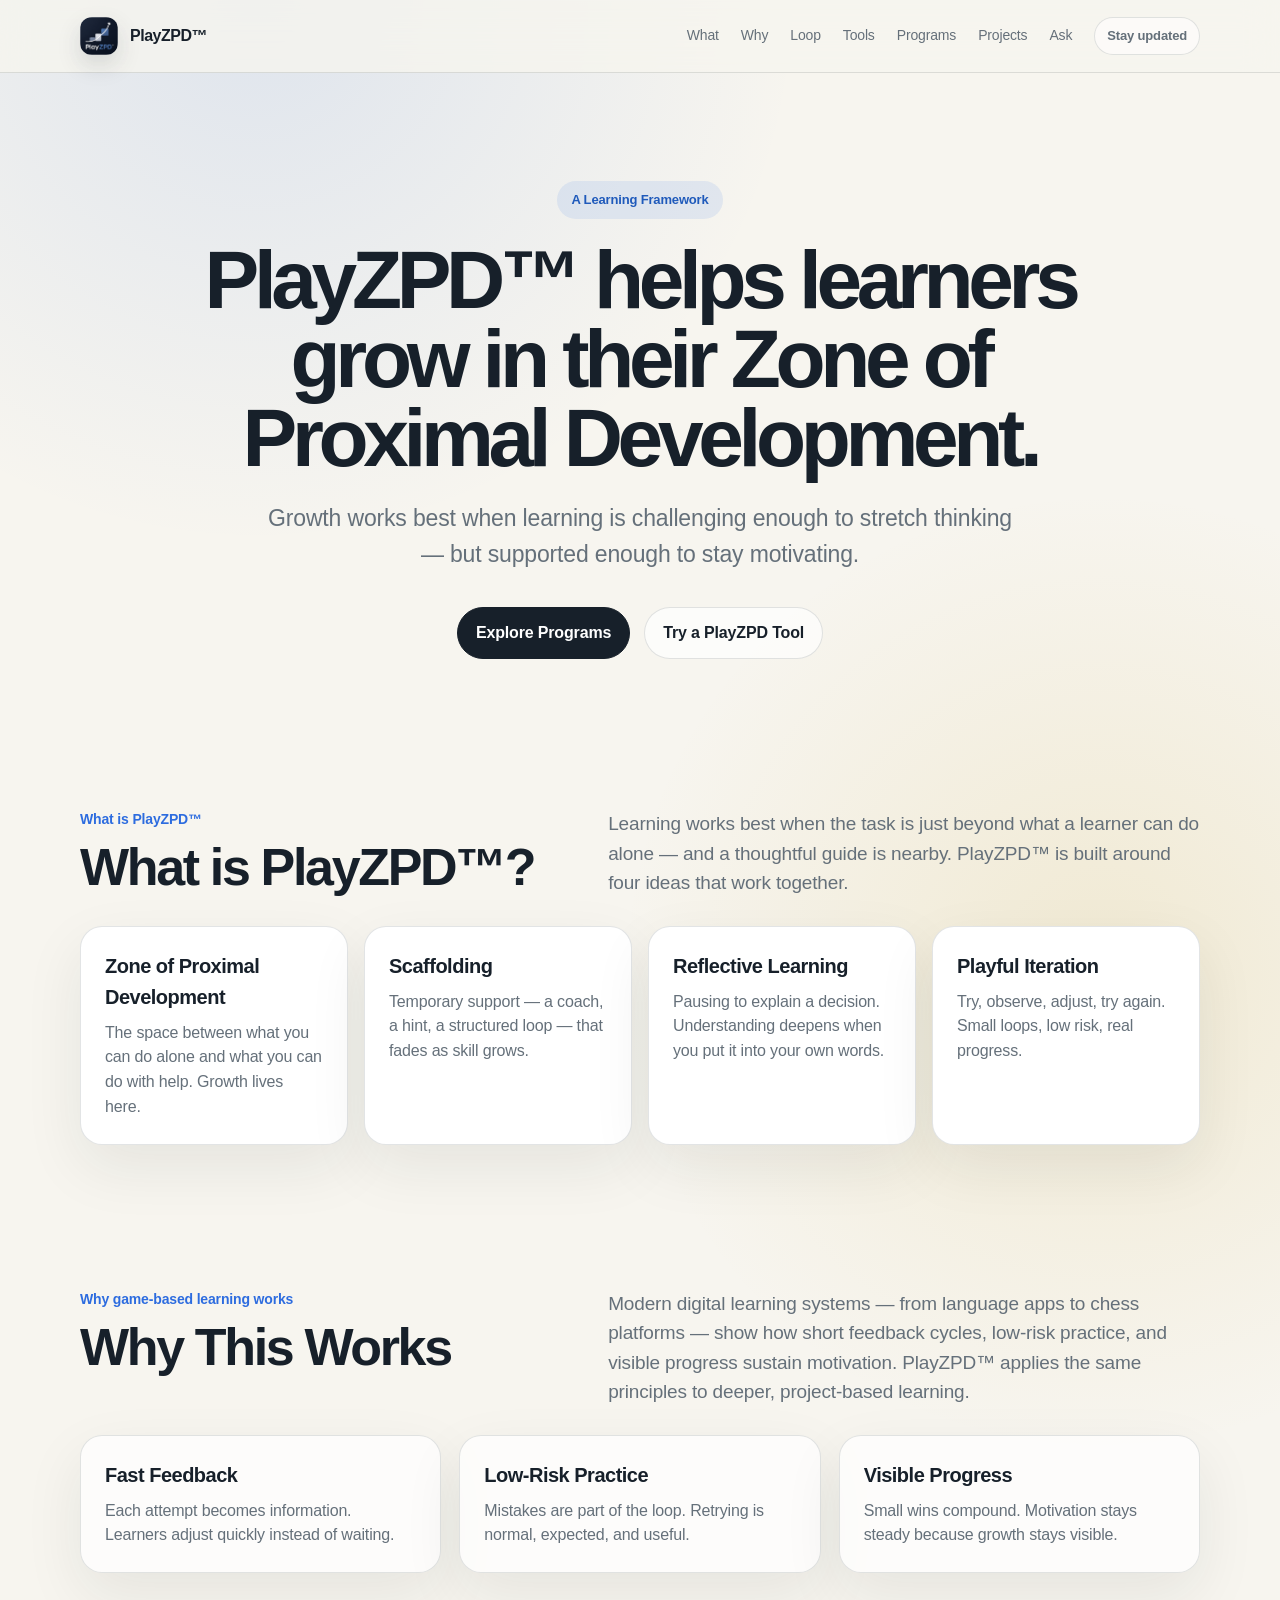
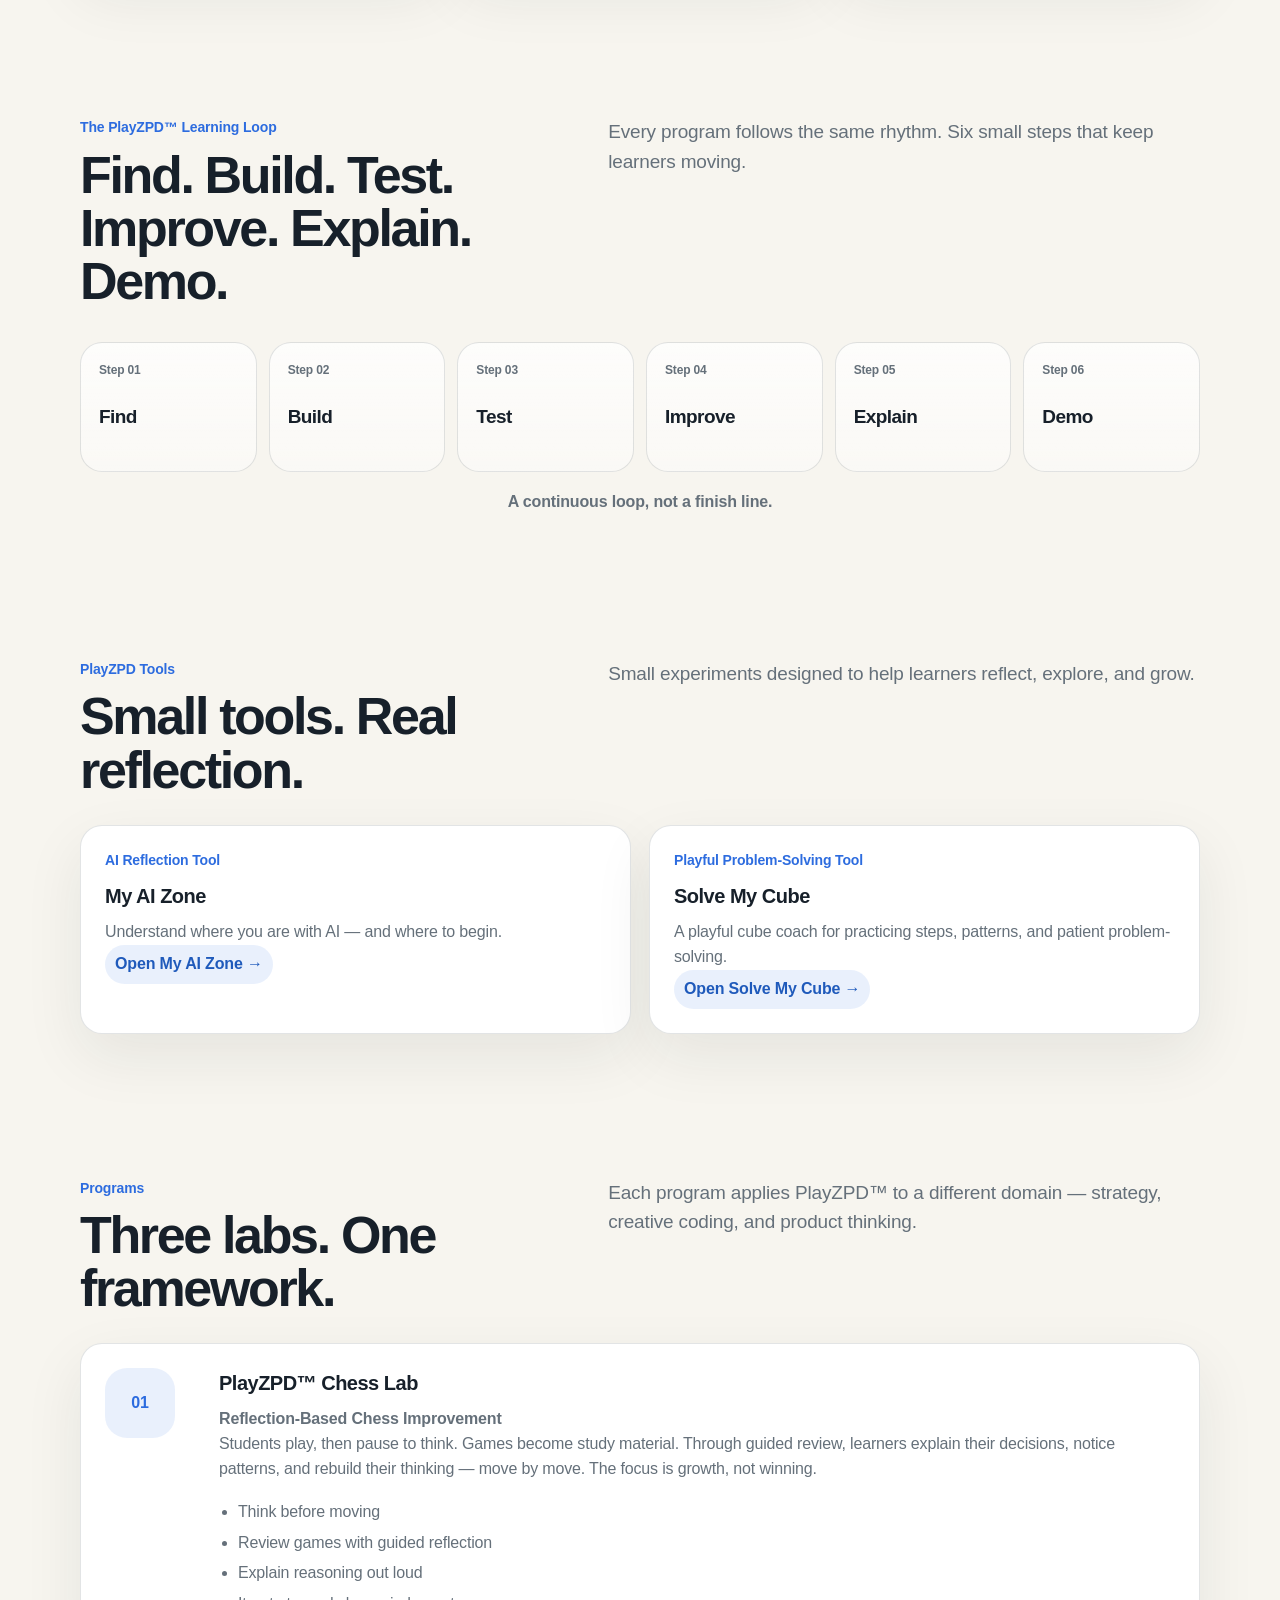
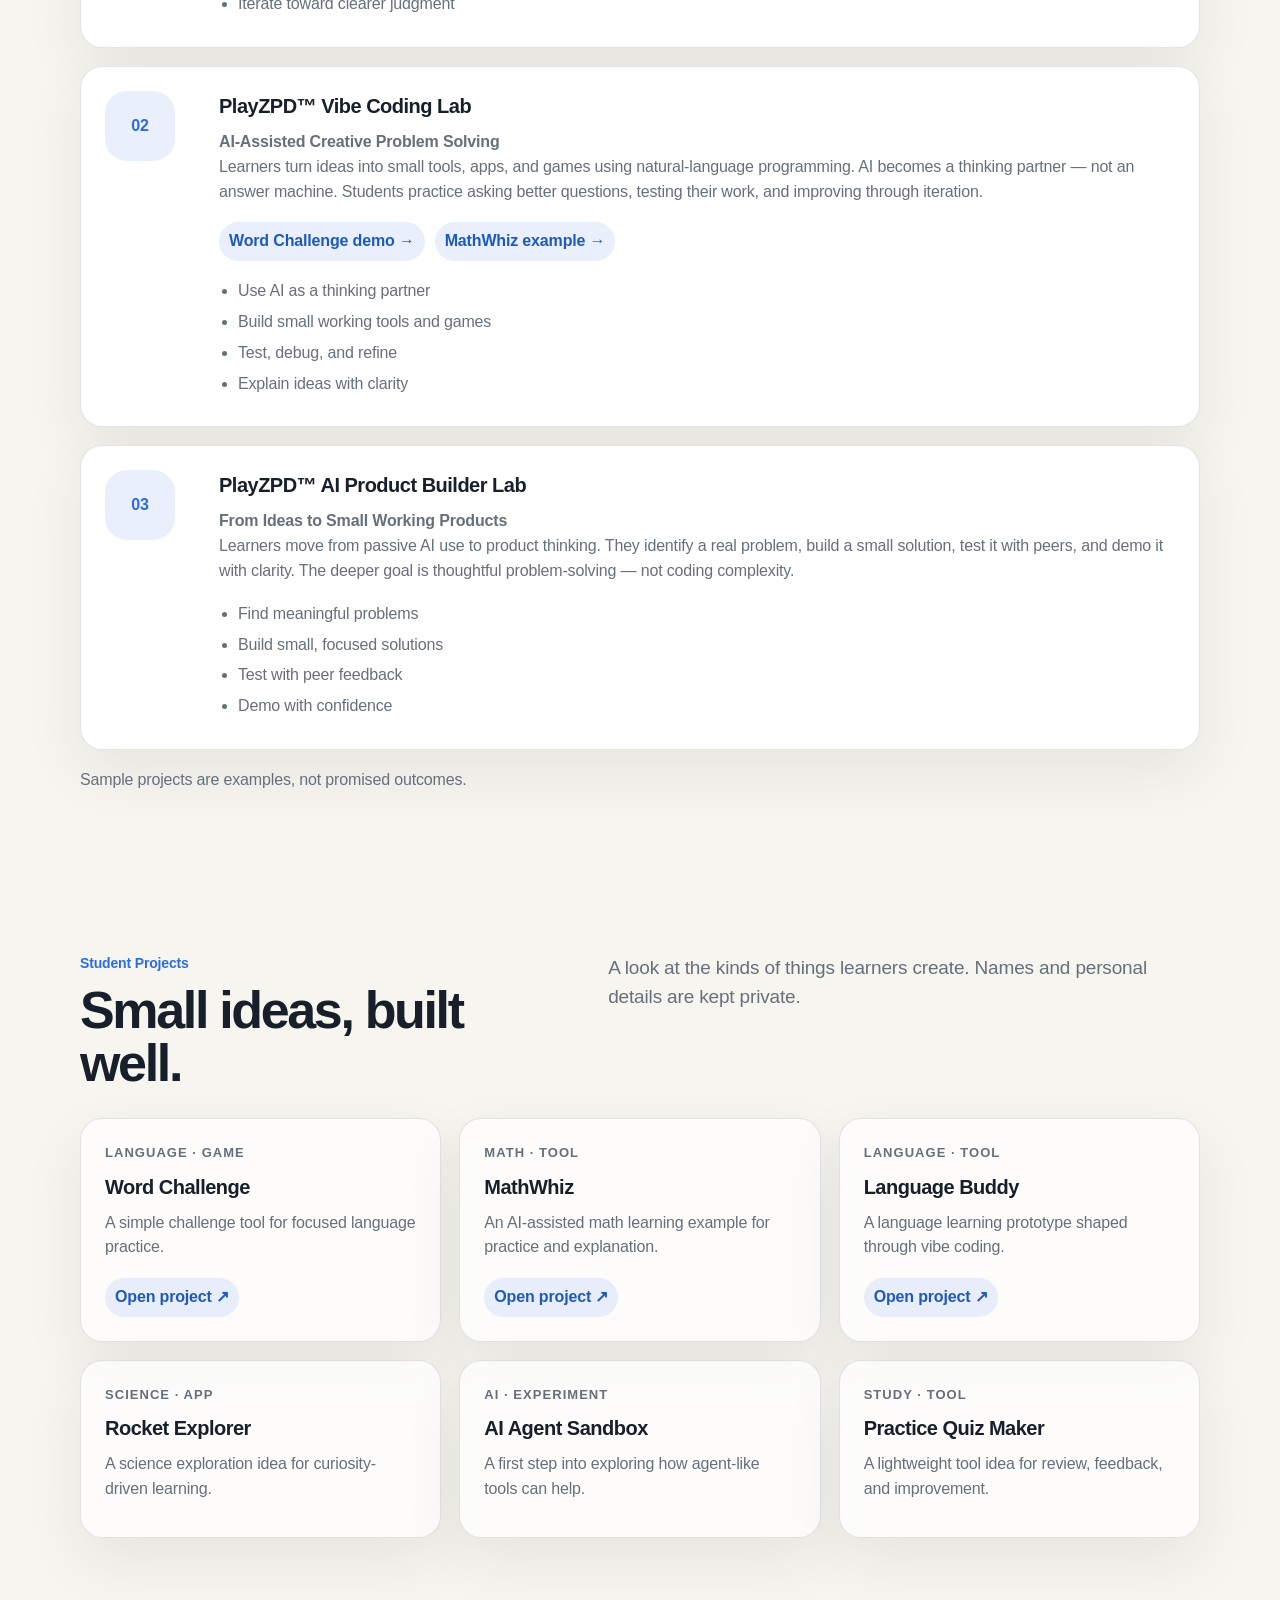
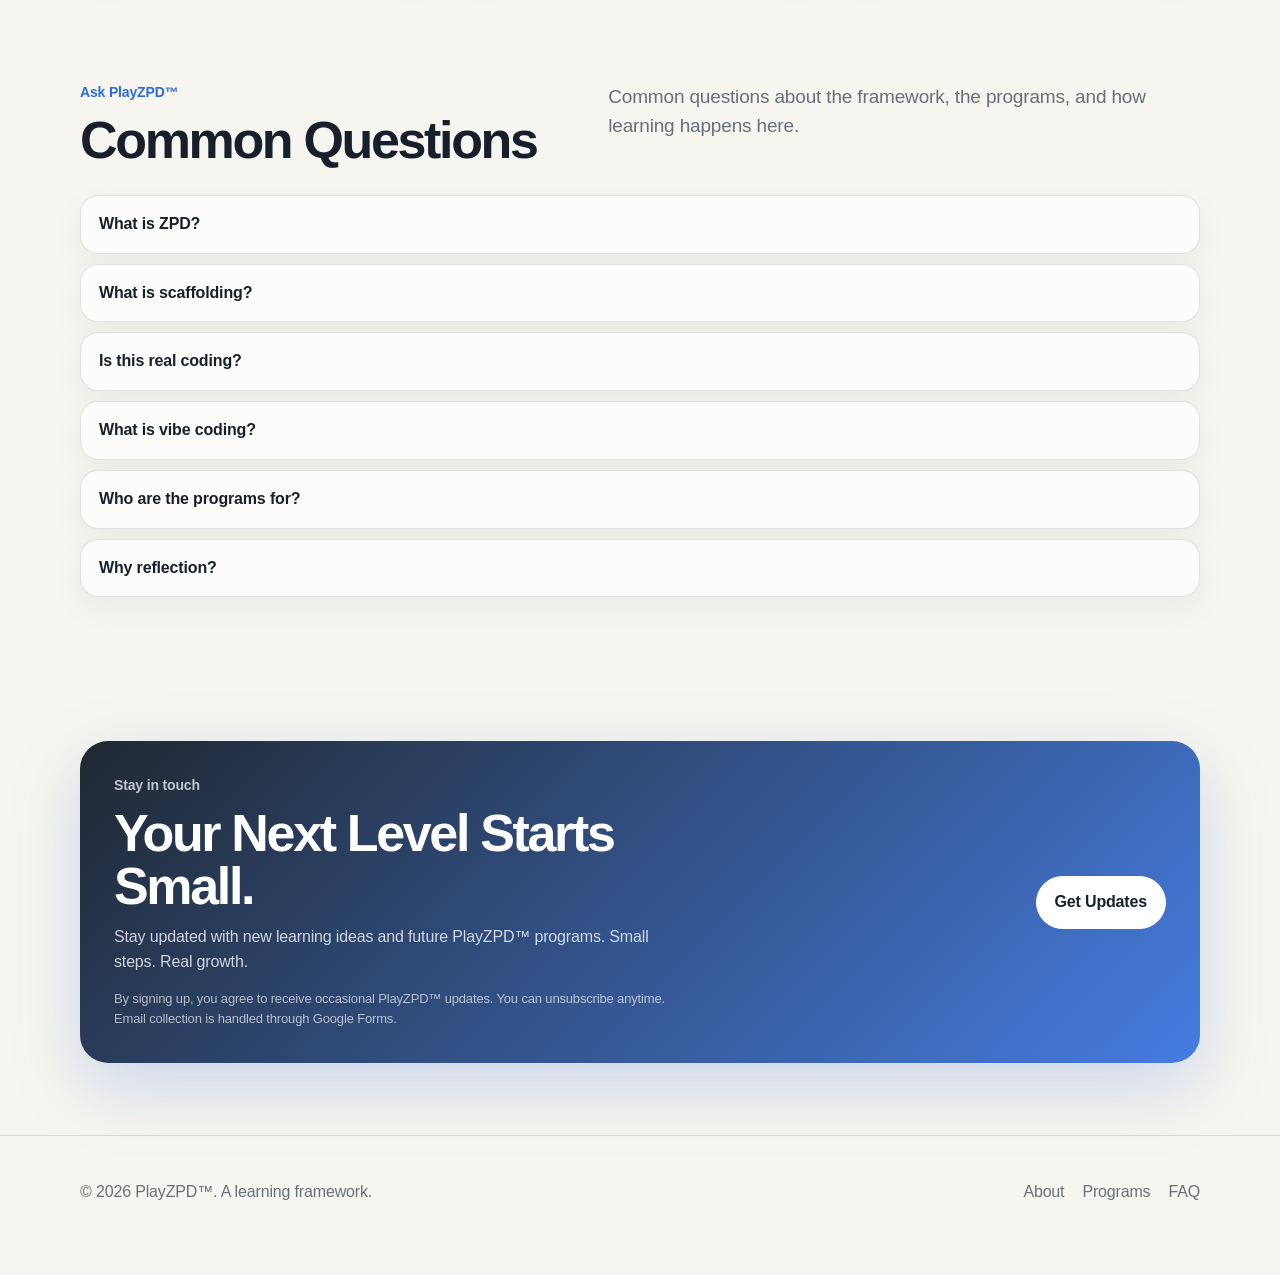
==== index.html @ 085ef77c "Update index.html-SEO & Tools" ====
<!doctype html>
<html lang="en">
<head>
  <meta charset="utf-8" />
  <meta name="viewport" content="width=device-width, initial-scale=1" />

  <title>PlayZPD™ | Build Small. Grow Real.</title>

  <meta
    name="description"
    content="AI-assisted learning, chess reflection, and vibe coding for thoughtful young builders."
  />

  <meta name="robots" content="index, follow" />

  <link rel="canonical" href="https://playzpd.com/" />

  <!-- Open Graph -->
  <meta
    property="og:title"
    content="PlayZPD™ | Build Small. Grow Real."
  />

  <meta
    property="og:description"
    content="AI-assisted learning, chess reflection, and vibe coding for thoughtful young builders."
  />

  <meta property="og:type" content="website" />

  <meta property="og:url" content="https://playzpd.com/" />

  <meta
    property="og:image"
    content="https://playzpd.com/og-image.png"
  />

  <!-- Twitter / X -->
  <meta name="twitter:card" content="summary_large_image" />

  <meta
    name="twitter:title"
    content="PlayZPD™ | Build Small. Grow Real."
  />

  <meta
    name="twitter:description"
    content="AI-assisted learning, chess reflection, and vibe coding for thoughtful young builders."
  />

  <meta
    name="twitter:image"
    content="https://playzpd.com/og-image.png"
  />
  <style>
    :root {
      --bg: #f7f5ef;
      --bg-soft: #fbfaf7;
      --ink: #17202a;
      --muted: #65707a;
      --line: rgba(23, 32, 42, 0.12);
      --card: rgba(255, 255, 255, 0.72);
      --card-solid: #ffffff;
      --accent: #2d6cdf;
      --accent-soft: rgba(45, 108, 223, 0.10);
      --gold: #c9a227;
      --shadow: 0 22px 60px rgba(25, 33, 44, 0.08);
      --radius-xl: 28px;
      --radius-lg: 22px;
      --radius-md: 16px;
      --max: 1120px;
    }

    * { box-sizing: border-box; }

    html {
      scroll-behavior: smooth;
    }

    body {
      margin: 0;
      font-family: -apple-system, BlinkMacSystemFont, "SF Pro Display", "Segoe UI", Roboto, Helvetica, Arial, sans-serif;
      color: var(--ink);
      background:
        radial-gradient(circle at 20% 0%, rgba(45, 108, 223, 0.12), transparent 34rem),
        radial-gradient(circle at 86% 16%, rgba(201, 162, 39, 0.14), transparent 30rem),
        var(--bg);
      line-height: 1.55;
      letter-spacing: -0.01em;
    }

    a {
      color: inherit;
      text-decoration: none;
    }

    .wrap {
      width: min(var(--max), calc(100% - 40px));
      margin: 0 auto;
    }

    .nav {
      position: sticky;
      top: 0;
      z-index: 20;
      backdrop-filter: blur(18px);
      -webkit-backdrop-filter: blur(18px);
      background: rgba(247, 245, 239, 0.78);
      border-bottom: 1px solid var(--line);
    }

    .nav-inner {
      height: 72px;
      display: flex;
      align-items: center;
      justify-content: space-between;
      gap: 20px;
    }

    .brand {
      display: flex;
      align-items: center;
      gap: 12px;
      font-weight: 760;
      letter-spacing: -0.03em;
    }


    .brand-logo-img {
      width: 38px;
      height: 38px;
      border-radius: 12px;
      object-fit: cover;
      box-shadow: 0 10px 25px rgba(23,32,42,.14);
      display: block;
    }

    .brand-mark {
      width: 34px;
      height: 34px;
      border-radius: 12px;
      background:
        linear-gradient(135deg, rgba(45, 108, 223, 0.95), rgba(23, 32, 42, 0.92)),
        linear-gradient(45deg, transparent, rgba(255,255,255,0.2));
      box-shadow: 0 10px 25px rgba(45,108,223,.22);
      display: grid;
      place-items: center;
      color: white;
      font-size: 14px;
      font-weight: 800;
    }

    .nav-links {
      display: flex;
      align-items: center;
      gap: 22px;
      font-size: 14px;
      color: var(--muted);
    }

    .nav-links a:hover {
      color: var(--ink);
    }

    .pill {
      display: inline-flex;
      align-items: center;
      gap: 8px;
      padding: 8px 12px;
      border: 1px solid var(--line);
      border-radius: 999px;
      background: rgba(255,255,255,0.55);
      color: var(--muted);
      font-size: 13px;
      font-weight: 650;
    }

    .hero {
      padding: 108px 0 78px;
      text-align: center;
    }

    .eyebrow {
      display: inline-flex;
      align-items: center;
      justify-content: center;
      gap: 8px;
      padding: 9px 14px;
      border-radius: 999px;
      background: var(--accent-soft);
      color: #1f5abb;
      font-size: 13px;
      font-weight: 700;
      margin-bottom: 22px;
    }

    h1 {
      font-size: clamp(44px, 7vw, 82px);
      line-height: 0.96;
      letter-spacing: -0.065em;
      margin: 0 auto 24px;
      max-width: 980px;
      font-weight: 820;
    }

    .hero p {
      max-width: 760px;
      margin: 0 auto;
      color: var(--muted);
      font-size: clamp(18px, 2vw, 23px);
    }

    .hero-actions {
      margin-top: 34px;
      display: flex;
      justify-content: center;
      gap: 14px;
      flex-wrap: wrap;
    }

    .btn {
      display: inline-flex;
      align-items: center;
      justify-content: center;
      min-height: 48px;
      padding: 13px 18px;
      border-radius: 999px;
      font-weight: 720;
      border: 1px solid var(--line);
      transition: transform .18s ease, box-shadow .18s ease, background .18s ease;
    }

    .btn:hover {
      transform: translateY(-1px);
      box-shadow: 0 14px 30px rgba(23,32,42,.10);
    }

    .btn-primary {
      background: var(--ink);
      color: white;
      border-color: var(--ink);
    }

    .btn-secondary {
      background: rgba(255,255,255,0.65);
      color: var(--ink);
    }

    section {
      padding: 72px 0;
    }

    .section-head {
      display: grid;
      grid-template-columns: 0.9fr 1.1fr;
      gap: 44px;
      align-items: start;
      margin-bottom: 28px;
    }

    .kicker {
      color: var(--accent);
      font-weight: 760;
      font-size: 14px;
      margin-bottom: 10px;
    }

    h2 {
      font-size: clamp(32px, 4.2vw, 52px);
      line-height: 1.02;
      letter-spacing: -0.045em;
      margin: 0;
    }

    .lead {
      color: var(--muted);
      font-size: 19px;
      margin: 0;
      max-width: 660px;
    }

    .grid-4 {
      display: grid;
      grid-template-columns: repeat(4, 1fr);
      gap: 16px;
      margin-top: 28px;
    }

    .grid-3 {
      display: grid;
      grid-template-columns: repeat(3, 1fr);
      gap: 18px;
      margin-top: 28px;
    }

    .grid-2 {
      display: grid;
      grid-template-columns: repeat(2, 1fr);
      gap: 18px;
      margin-top: 28px;
    }

    .card {
      background: var(--card);
      border: 1px solid var(--line);
      border-radius: var(--radius-lg);
      padding: 24px;
      box-shadow: var(--shadow);
      min-height: 100%;
    }

    .card-solid {
      background: var(--card-solid);
    }

    .card h3 {
      margin: 0 0 8px;
      font-size: 20px;
      letter-spacing: -0.025em;
    }

    .card p {
      color: var(--muted);
      margin: 0;
    }

    .step-grid {
      display: grid;
      grid-template-columns: repeat(6, 1fr);
      gap: 12px;
      margin-top: 34px;
    }

    .step {
      position: relative;
      min-height: 130px;
      padding: 18px;
      border: 1px solid var(--line);
      border-radius: 22px;
      background: linear-gradient(180deg, rgba(255,255,255,.76), rgba(255,255,255,.42));
    }

    .step-number {
      font-size: 12px;
      color: var(--muted);
      font-weight: 760;
      margin-bottom: 22px;
    }

    .step-name {
      font-size: 19px;
      font-weight: 780;
      letter-spacing: -0.03em;
    }

    .loop-note {
      margin-top: 18px;
      text-align: center;
      color: var(--muted);
      font-weight: 650;
    }

    .program {
      display: grid;
      grid-template-columns: 92px 1fr;
      gap: 22px;
      align-items: start;
    }

    .program-number {
      width: 70px;
      height: 70px;
      border-radius: 22px;
      display: grid;
      place-items: center;
      background: var(--accent-soft);
      color: var(--accent);
      font-weight: 800;
    }

    ul {
      padding-left: 19px;
      margin: 18px 0 0;
      color: var(--muted);
    }

    li {
      margin: 6px 0;
    }

    .link-row {
      display: flex;
      flex-wrap: wrap;
      gap: 10px;
      margin-top: 18px;
    }

    .text-link {
      display: inline-flex;
      align-items: center;
      gap: 6px;
      color: #1f5abb;
      font-weight: 720;
      padding: 7px 10px;
      border-radius: 999px;
      background: var(--accent-soft);
    }

    .project-card {
      min-height: 178px;
      display: flex;
      flex-direction: column;
      justify-content: space-between;
    }

    .tag {
      color: var(--muted);
      font-size: 13px;
      font-weight: 720;
      text-transform: uppercase;
      letter-spacing: .08em;
      margin-bottom: 8px;
    }

    .faq {
      margin-top: 26px;
      display: grid;
      gap: 10px;
    }

    details {
      background: rgba(255,255,255,.72);
      border: 1px solid var(--line);
      border-radius: 18px;
      padding: 16px 18px;
      box-shadow: 0 12px 32px rgba(23,32,42,.05);
    }

    summary {
      cursor: pointer;
      font-weight: 760;
      list-style: none;
    }

    summary::-webkit-details-marker {
      display: none;
    }

    details p {
      color: var(--muted);
      margin: 12px 0 0;
    }

    .subscribe {
      background: linear-gradient(135deg, rgba(23,32,42,.96), rgba(45,108,223,.88));
      color: white;
      border-radius: var(--radius-xl);
      padding: 34px;
      display: grid;
      grid-template-columns: 1.1fr .9fr;
      gap: 28px;
      align-items: center;
      box-shadow: 0 24px 70px rgba(45,108,223,.22);
    }

    .subscribe h2 {
      color: white;
    }

    .subscribe p {
      color: rgba(255,255,255,.78);
      margin: 12px 0 0;
    }

    .subscribe .btn {
      width: fit-content;
      justify-self: end;
      background: white;
      color: var(--ink);
      border-color: white;
    }

    .fineprint {
      font-size: 13px;
      color: rgba(255,255,255,.66);
      margin-top: 14px;
    }

    footer {
      padding: 44px 0 70px;
      color: var(--muted);
      border-top: 1px solid var(--line);
    }

    .footer-inner {
      display: flex;
      justify-content: space-between;
      gap: 20px;
      flex-wrap: wrap;
      align-items: center;
    }

    .footer-links {
      display: flex;
      gap: 18px;
      flex-wrap: wrap;
    }

    @media (max-width: 900px) {
      .section-head,
      .subscribe {
        grid-template-columns: 1fr;
      }

      .grid-4,
      .grid-3,
      .grid-2,
      .step-grid {
        grid-template-columns: 1fr 1fr;
      }

      .subscribe .btn {
        justify-self: start;
      }
    }

    @media (max-width: 620px) {
      .wrap {
        width: min(100% - 28px, var(--max));
      }

      .nav-inner {
        height: auto;
        padding: 16px 0;
        align-items: flex-start;
      }

      .nav-links {
        display: none;
      }

      .hero {
        padding: 78px 0 50px;
        text-align: left;
      }

      .hero-actions {
        justify-content: flex-start;
      }

      .grid-4,
      .grid-3,
      .grid-2,
      .step-grid {
        grid-template-columns: 1fr;
      }

      .program {
        grid-template-columns: 1fr;
      }
    }
  </style>

  <link rel="icon" type="image/png" href="playzpd-icon.png" />
  <link rel="apple-touch-icon" href="playzpd-icon.png" />


  <script type="application/ld+json">
  {
    "@context": "https://schema.org",
    "@type": "EducationalOrganization",
    "name": "PlayZPD",
    "url": "https://playzpd.com/",
    "logo": "https://playzpd.com/playzpd-icon.png",
    "description": "PlayZPD is a learning framework that helps students grow through guided challenge, reflective learning, playful iteration, and AI-assisted project building.",
    "sameAs": [
      "https://playzpdwordchallenge.lovable.app",
      "https://mathwhiz.ai/",
      "https://happy-korean-herd.lovable.app/"
    ]
  }
  </script>
    <script type="application/ld+json">
  {
    "@context": "https://schema.org",
    "@type": "WebSite",
    "name": "PlayZPD",
    "alternateName": [
      "PlayZPD™",
      "Play ZPD",
      "PlayZPD Tools"
    ],
    "url": "https://playzpd.com/"
  }
  </script>

<!-- Google tag (gtag.js) -->
<script async src="https://www.googletagmanager.com/gtag/js?id=G-D4QXPVXGL3"></script>
<script>
  window.dataLayer = window.dataLayer || [];
  function gtag(){dataLayer.push(arguments);}
  gtag('js', new Date());

  gtag('config', 'G-D4QXPVXGL3');
</script>
</head>

<body>
  <nav class="nav" aria-label="Main navigation">
    <div class="wrap nav-inner">
      <a class="brand" href="#top" aria-label="PlayZPD home">
        <img class="brand-logo-img" src="playzpd-icon.png" alt="PlayZPD™ icon" />
        <span>PlayZPD™</span>
      </a>
      <div class="nav-links">
        <a href="#what">What</a>
        <a href="#why">Why</a>
        <a href="#loop">Loop</a>
        <a href="#tools">Tools</a>
        <a href="#programs">Programs</a>
        <a href="#projects">Projects</a>
        <a href="#ask">Ask</a>
        <a href="#updates" class="pill">Stay updated</a>
      </div>
    </div>
  </nav>

  <main id="top">
    <header class="hero wrap">
      <div class="eyebrow">A Learning Framework</div>
      <h1>PlayZPD™ helps learners grow in their Zone of Proximal Development.</h1>
      <p>Growth works best when learning is challenging enough to stretch thinking — but supported enough to stay motivating.</p>
      <div class="hero-actions">
        <a class="btn btn-primary" href="#programs">Explore Programs</a>
        <a class="btn btn-secondary" href="#tools">Try a PlayZPD Tool</a>
      </div>
    </header>

    <section id="what">
      <div class="wrap">
        <div class="section-head">
          <div>
            <div class="kicker">What is PlayZPD™</div>
            <h2>What is PlayZPD™?</h2>
          </div>
          <p class="lead">Learning works best when the task is just beyond what a learner can do alone — and a thoughtful guide is nearby. PlayZPD™ is built around four ideas that work together.</p>
        </div>

        <div class="grid-4">
          <article class="card card-solid">
            <h3>Zone of Proximal Development</h3>
            <p>The space between what you can do alone and what you can do with help. Growth lives here.</p>
          </article>
          <article class="card card-solid">
            <h3>Scaffolding</h3>
            <p>Temporary support — a coach, a hint, a structured loop — that fades as skill grows.</p>
          </article>
          <article class="card card-solid">
            <h3>Reflective Learning</h3>
            <p>Pausing to explain a decision. Understanding deepens when you put it into your own words.</p>
          </article>
          <article class="card card-solid">
            <h3>Playful Iteration</h3>
            <p>Try, observe, adjust, try again. Small loops, low risk, real progress.</p>
          </article>
        </div>
      </div>
    </section>

    <section id="why">
      <div class="wrap">
        <div class="section-head">
          <div>
            <div class="kicker">Why game-based learning works</div>
            <h2>Why This Works</h2>
          </div>
          <p class="lead">Modern digital learning systems — from language apps to chess platforms — show how short feedback cycles, low-risk practice, and visible progress sustain motivation. PlayZPD™ applies the same principles to deeper, project-based learning.</p>
        </div>

        <div class="grid-3">
          <article class="card">
            <h3>Fast Feedback</h3>
            <p>Each attempt becomes information. Learners adjust quickly instead of waiting.</p>
          </article>
          <article class="card">
            <h3>Low-Risk Practice</h3>
            <p>Mistakes are part of the loop. Retrying is normal, expected, and useful.</p>
          </article>
          <article class="card">
            <h3>Visible Progress</h3>
            <p>Small wins compound. Motivation stays steady because growth stays visible.</p>
          </article>
        </div>
      </div>
    </section>

    <section id="loop">
      <div class="wrap">
        <div class="section-head">
          <div>
            <div class="kicker">The PlayZPD™ Learning Loop</div>
            <h2>Find. Build. Test. Improve. Explain. Demo.</h2>
          </div>
          <p class="lead">Every program follows the same rhythm. Six small steps that keep learners moving.</p>
        </div>

        <div class="step-grid" aria-label="PlayZPD learning loop steps">
          <div class="step"><div class="step-number">Step 01</div><div class="step-name">Find</div></div>
          <div class="step"><div class="step-number">Step 02</div><div class="step-name">Build</div></div>
          <div class="step"><div class="step-number">Step 03</div><div class="step-name">Test</div></div>
          <div class="step"><div class="step-number">Step 04</div><div class="step-name">Improve</div></div>
          <div class="step"><div class="step-number">Step 05</div><div class="step-name">Explain</div></div>
          <div class="step"><div class="step-number">Step 06</div><div class="step-name">Demo</div></div>
        </div>

        <div class="loop-note">A continuous loop, not a finish line.</div>
      </div>
    </section>

    <section id="tools">
      <div class="wrap">
        <div class="section-head">
          <div>
            <div class="kicker">PlayZPD Tools</div>
            <h2>Small tools. Real reflection.</h2>
          </div>
          <p class="lead">
            Small experiments designed to help learners reflect, explore, and grow.
          </p>
        </div>

        <div class="grid-2">
          <article class="card card-solid">
            <div class="kicker">AI Reflection Tool</div>

            <h3>My AI Zone</h3>

            <p>
              Understand where you are with AI — and where to begin.
            </p>

            <a
              class="text-link"
              href="https://myaizone.lovable.app"
              target="_blank"
              rel="noopener noreferrer"
            >
              Open My AI Zone →
            </a>
          </article>

          <article class="card card-solid">
            <div class="kicker">Playful Problem-Solving Tool</div>

            <h3>Solve My Cube</h3>

            <p>
              A playful cube coach for practicing steps, patterns, and patient problem-solving.
            </p>

            <a
              class="text-link"
              href="https://solvemycube.lovable.app"
              target="_blank"
              rel="noopener noreferrer"
            >
              Open Solve My Cube →
            </a>
          </article>
        </div>
      </div>
    </section>
    <section id="programs">
      <div class="wrap">
        <div class="section-head">
          <div>
            <div class="kicker">Programs</div>
            <h2>Three labs. One framework.</h2>
          </div>
          <p class="lead">Each program applies PlayZPD™ to a different domain — strategy, creative coding, and product thinking.</p>
        </div>

        <div class="grid-1">
          <article class="card card-solid program">
            <div class="program-number">01</div>
            <div>
              <h3>PlayZPD™ Chess Lab</h3>
              <p><strong>Reflection-Based Chess Improvement</strong></p>
              <p>Students play, then pause to think. Games become study material. Through guided review, learners explain their decisions, notice patterns, and rebuild their thinking — move by move. The focus is growth, not winning.</p>
              <ul>
                <li>Think before moving</li>
                <li>Review games with guided reflection</li>
                <li>Explain reasoning out loud</li>
                <li>Iterate toward clearer judgment</li>
              </ul>
            </div>
          </article>

          <article class="card card-solid program" style="margin-top:18px">
            <div class="program-number">02</div>
            <div>
              <h3>PlayZPD™ Vibe Coding Lab</h3>
              <p><strong>AI-Assisted Creative Problem Solving</strong></p>
              <p>Learners turn ideas into small tools, apps, and games using natural-language programming. AI becomes a thinking partner — not an answer machine. Students practice asking better questions, testing their work, and improving through iteration.</p>
              <div class="link-row">
                <a class="text-link" href="https://playzpdwordchallenge.lovable.app" target="_blank" rel="noopener noreferrer">Word Challenge demo →</a>
                <a class="text-link" href="https://mathwhiz.ai/" target="_blank" rel="noopener noreferrer">MathWhiz example →</a>
              </div>
              <ul>
                <li>Use AI as a thinking partner</li>
                <li>Build small working tools and games</li>
                <li>Test, debug, and refine</li>
                <li>Explain ideas with clarity</li>
              </ul>
            </div>
          </article>

          <article class="card card-solid program" style="margin-top:18px">
            <div class="program-number">03</div>
            <div>
              <h3>PlayZPD™ AI Product Builder Lab</h3>
              <p><strong>From Ideas to Small Working Products</strong></p>
              <p>Learners move from passive AI use to product thinking. They identify a real problem, build a small solution, test it with peers, and demo it with clarity. The deeper goal is thoughtful problem-solving — not coding complexity.</p>
              <ul>
                <li>Find meaningful problems</li>
                <li>Build small, focused solutions</li>
                <li>Test with peer feedback</li>
                <li>Demo with confidence</li>
              </ul>
            </div>
          </article>
        </div>

        <p style="color: var(--muted); margin-top: 18px;">Sample projects are examples, not promised outcomes.</p>
      </div>
    </section>

    <section id="projects">
      <div class="wrap">
        <div class="section-head">
          <div>
            <div class="kicker">Student Projects</div>
            <h2>Small ideas, built well.</h2>
          </div>
          <p class="lead">A look at the kinds of things learners create. Names and personal details are kept private.</p>
        </div>

        <div class="grid-3">
          <article class="card project-card">
            <div>
              <div class="tag">Language · Game</div>
              <h3>Word Challenge</h3>
              <p>A simple challenge tool for focused language practice.</p>
            </div>
            <div class="link-row"><a class="text-link" href="https://playzpdwordchallenge.lovable.app" target="_blank" rel="noopener noreferrer">Open project ↗</a></div>
          </article>

          <article class="card project-card">
            <div>
              <div class="tag">Math · Tool</div>
              <h3>MathWhiz</h3>
              <p>An AI-assisted math learning example for practice and explanation.</p>
            </div>
            <div class="link-row"><a class="text-link" href="https://mathwhiz.ai/" target="_blank" rel="noopener noreferrer">Open project ↗</a></div>
          </article>

          <article class="card project-card">
            <div>
              <div class="tag">Language · Tool</div>
              <h3>Language Buddy</h3>
              <p>A language learning prototype shaped through vibe coding.</p>
            </div>
            <div class="link-row"><a class="text-link" href="https://happy-korean-herd.lovable.app/" target="_blank" rel="noopener noreferrer">Open project ↗</a></div>
          </article>

          <article class="card project-card">
            <div>
              <div class="tag">Science · App</div>
              <h3>Rocket Explorer</h3>
              <p>A science exploration idea for curiosity-driven learning.</p>
            </div>
          </article>

          <article class="card project-card">
            <div>
              <div class="tag">AI · Experiment</div>
              <h3>AI Agent Sandbox</h3>
              <p>A first step into exploring how agent-like tools can help.</p>
            </div>
          </article>

          <article class="card project-card">
            <div>
              <div class="tag">Study · Tool</div>
              <h3>Practice Quiz Maker</h3>
              <p>A lightweight tool idea for review, feedback, and improvement.</p>
            </div>
          </article>
        </div>
      </div>
    </section>

    <section id="ask">
      <div class="wrap">
        <div class="section-head">
          <div>
            <div class="kicker">Ask PlayZPD™</div>
            <h2>Common Questions</h2>
          </div>
          <p class="lead">Common questions about the framework, the programs, and how learning happens here.</p>
        </div>

        <div class="faq">
          <details>
            <summary>What is ZPD?</summary>
            <p>ZPD means Zone of Proximal Development. It is the space where a task is challenging, but still reachable with the right support.</p>
          </details>
          <details>
            <summary>What is scaffolding?</summary>
            <p>Scaffolding is temporary support. A coach, example, hint, or structure helps the learner move forward. As skill grows, support fades.</p>
          </details>
          <details>
            <summary>Is this real coding?</summary>
            <p>Students may read, edit, and test simple code. The deeper goal is product thinking, clear prompts, debugging, and responsible AI use.</p>
          </details>
          <details>
            <summary>What is vibe coding?</summary>
            <p>Students use everyday language to describe what they want to build, then work with AI and coding tools to create, test, fix, and improve the result.</p>
          </details>
          <details>
            <summary>Who are the programs for?</summary>
            <p>They are for curious learners who enjoy games, apps, AI, design, math, science, languages, strategy, or creative problem-solving.</p>
          </details>
          <details>
            <summary>Why reflection?</summary>
            <p>Reflection helps learners notice what worked, what failed, and what to try next. Explaining ideas in simple words builds real understanding.</p>
          </details>
        </div>
      </div>
    </section>

    <section id="updates">
      <div class="wrap">
        <div class="subscribe">
          <div>
            <div class="kicker" style="color: rgba(255,255,255,.72);">Stay in touch</div>
            <h2>Your Next Level Starts Small.</h2>
            <p>Stay updated with new learning ideas and future PlayZPD™ programs. Small steps. Real growth.</p>
            <div class="fineprint">By signing up, you agree to receive occasional PlayZPD™ updates. You can unsubscribe anytime. Email collection is handled through Google Forms.</div>
          </div>
          <a class="btn" href="https://forms.gle/fk7AxVnPKriTAaFX6" target="_blank" rel="noopener noreferrer">Get Updates</a>
        </div>
      </div>
    </section>
  </main>

  <footer>
    <div class="wrap footer-inner">
      <div>© 2026 PlayZPD™. A learning framework.</div>
      <div class="footer-links">
        <a href="#what">About</a>
        <a href="#programs">Programs</a>
        <a href="#ask">FAQ</a>
      </div>
    </div>
  </footer>

  <script>
    // Small enhancement: close other FAQ items when one opens.
    const faqItems = document.querySelectorAll("details");
    faqItems.forEach((item) => {
      item.addEventListener("toggle", () => {
        if (item.open) {
          faqItems.forEach((other) => {
            if (other !== item) other.removeAttribute("open");
          });
        }
      });
    });
  </script>

  <script>
    window.va = window.va || function () {
      (window.vaq = window.vaq || []).push(arguments);
    };
  </script>
  <script defer src="/_vercel/insights/script.js"></script>

</body>
</html>
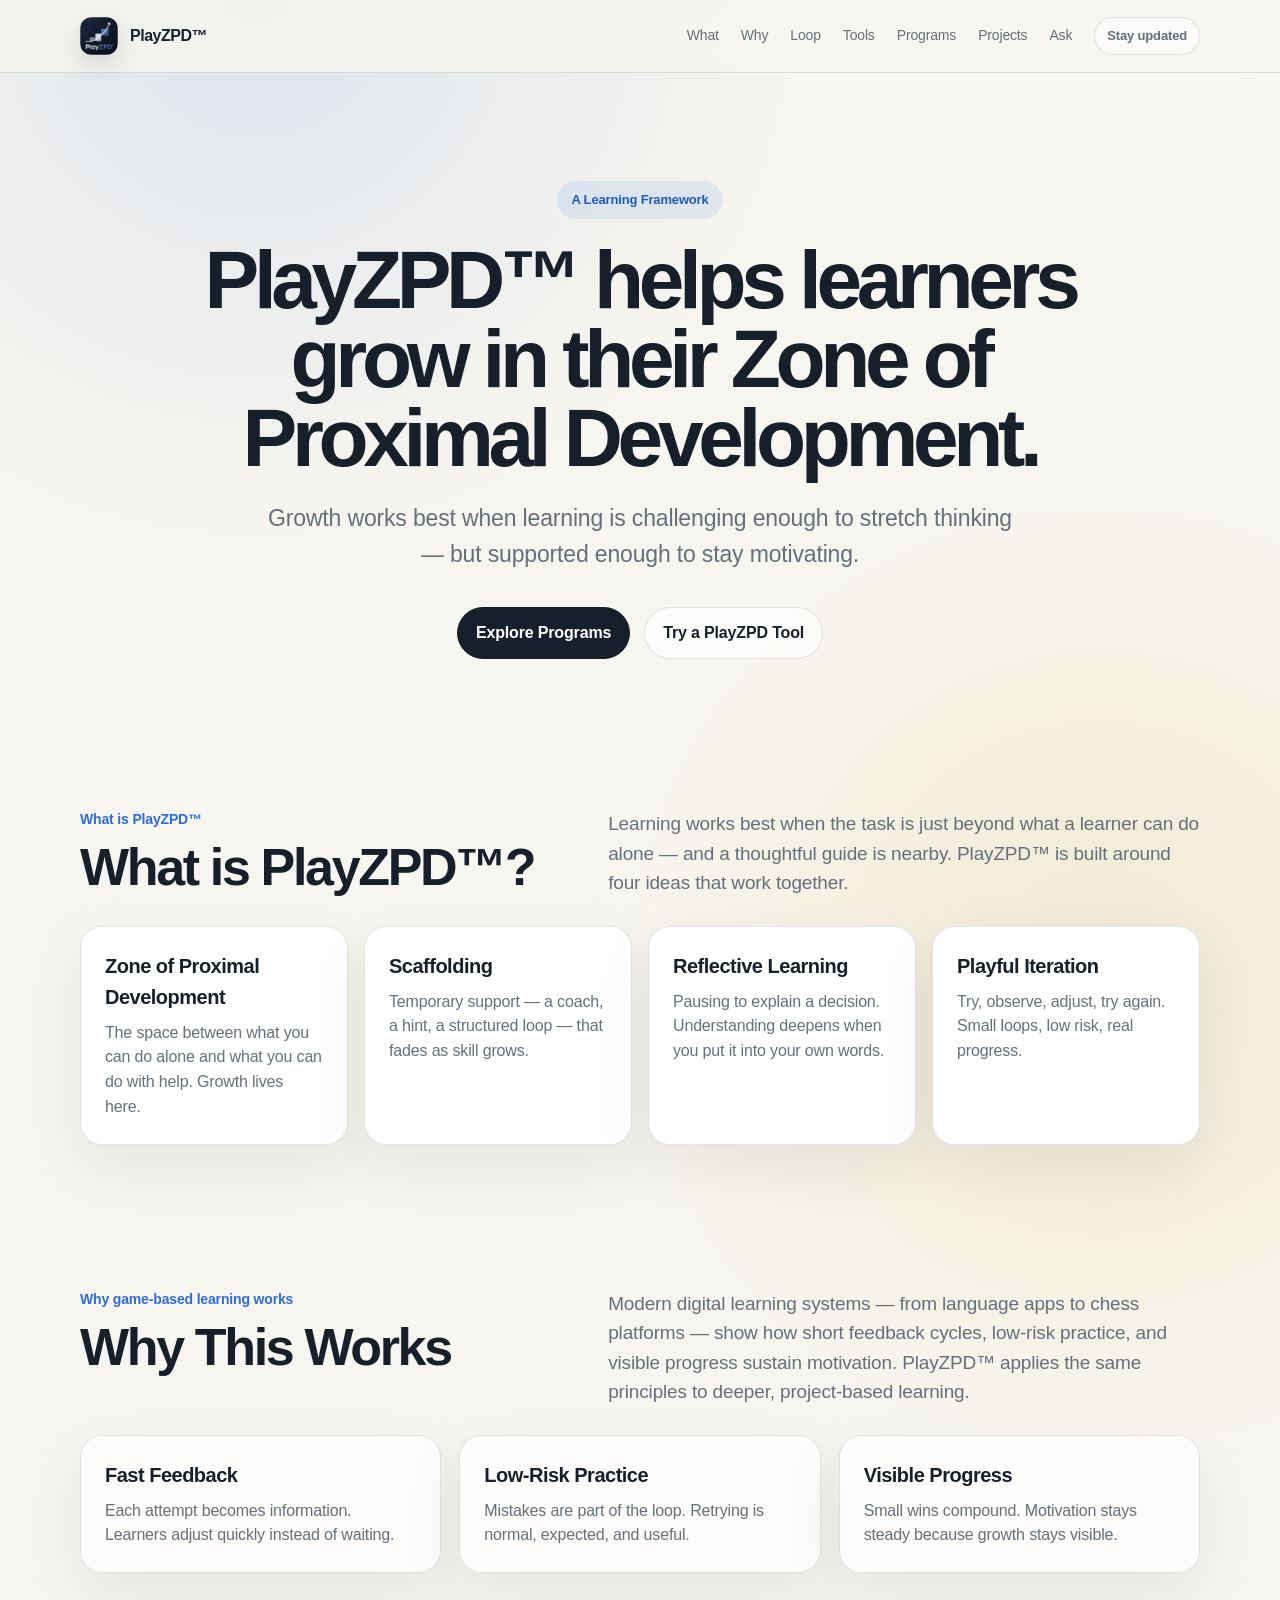
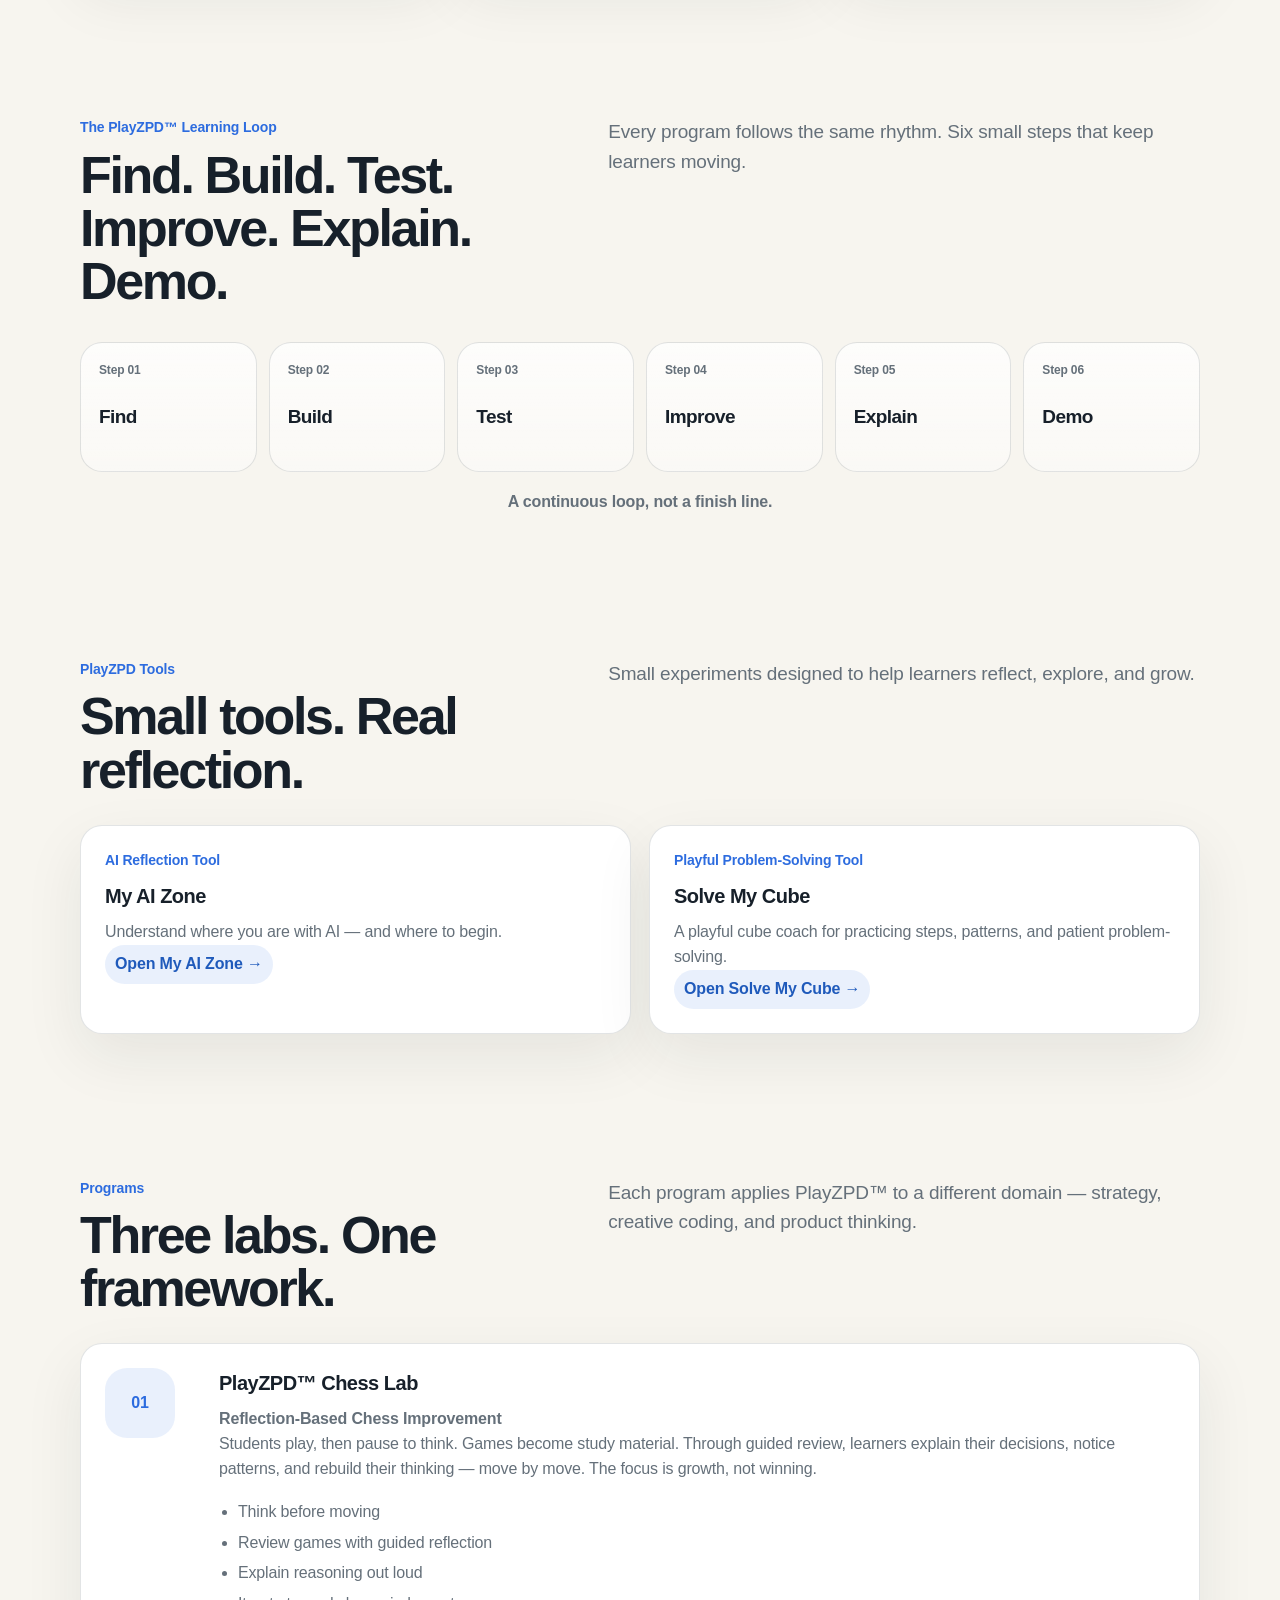
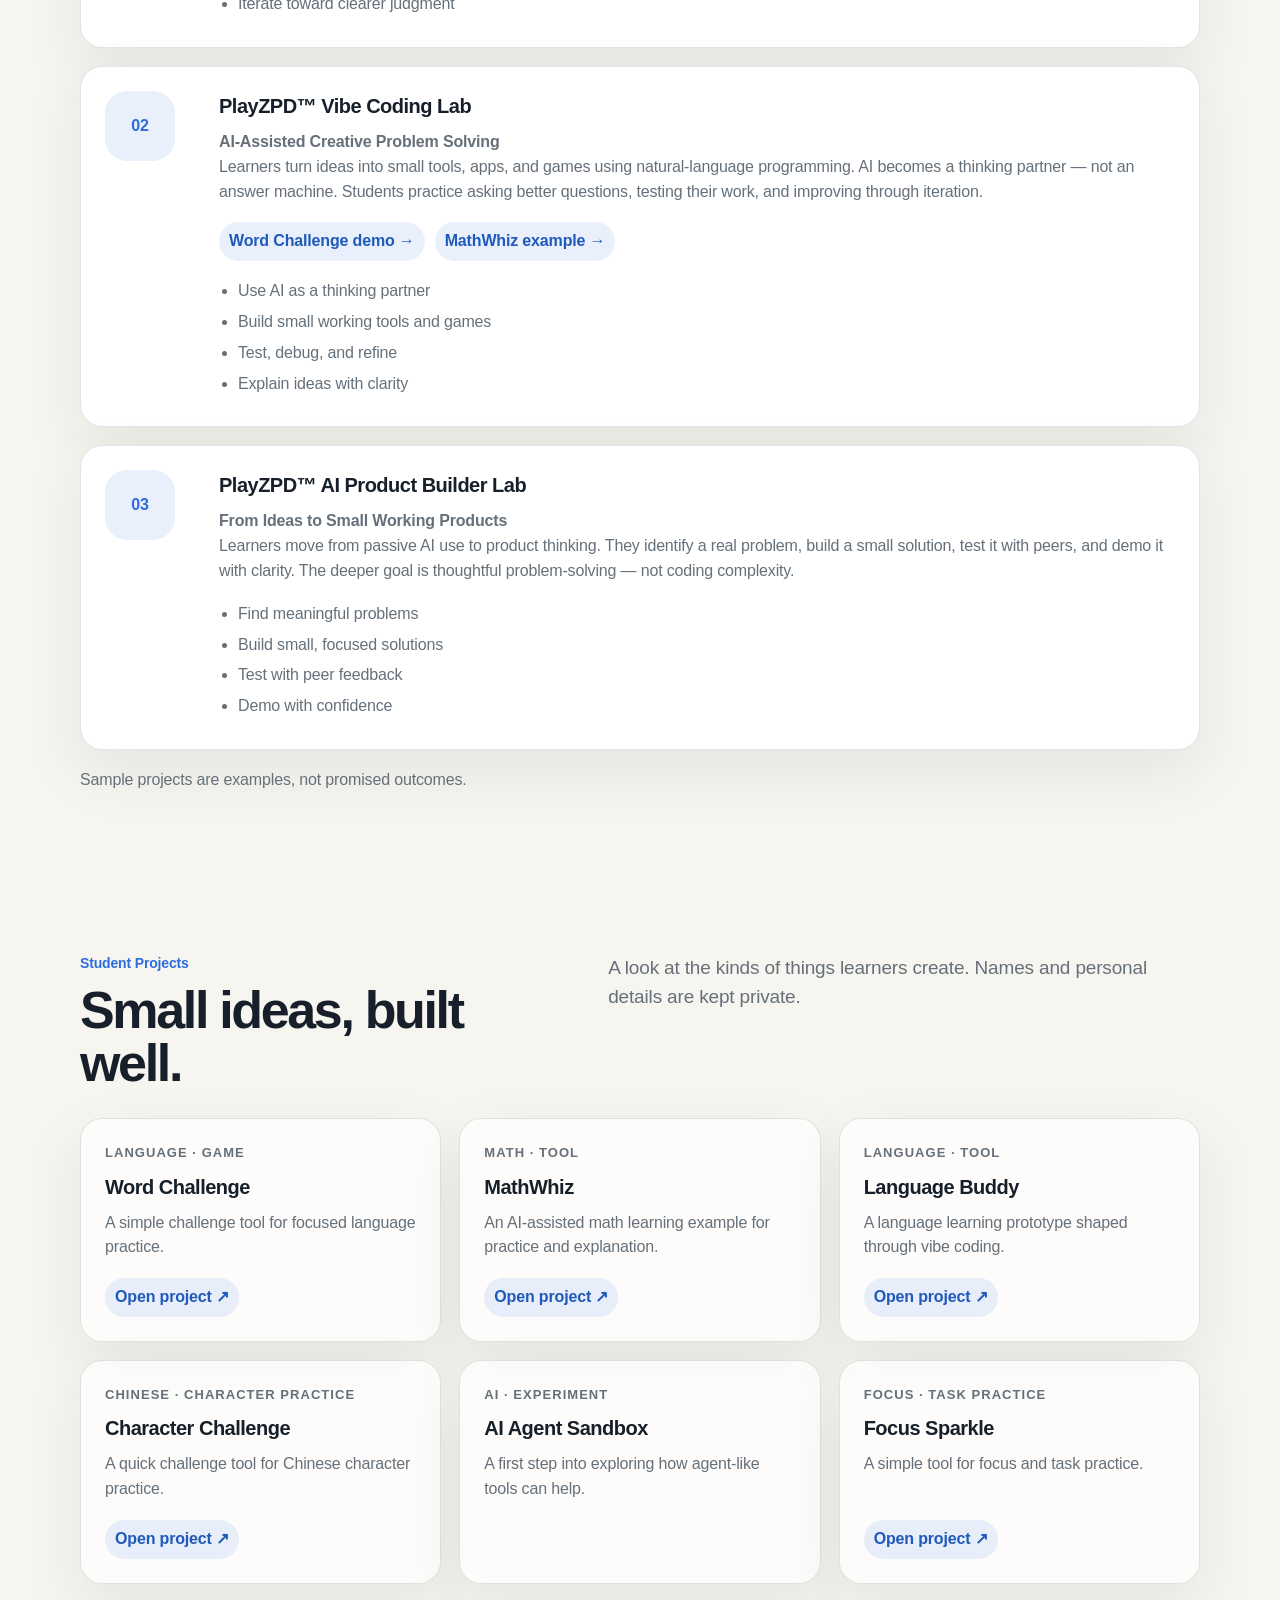
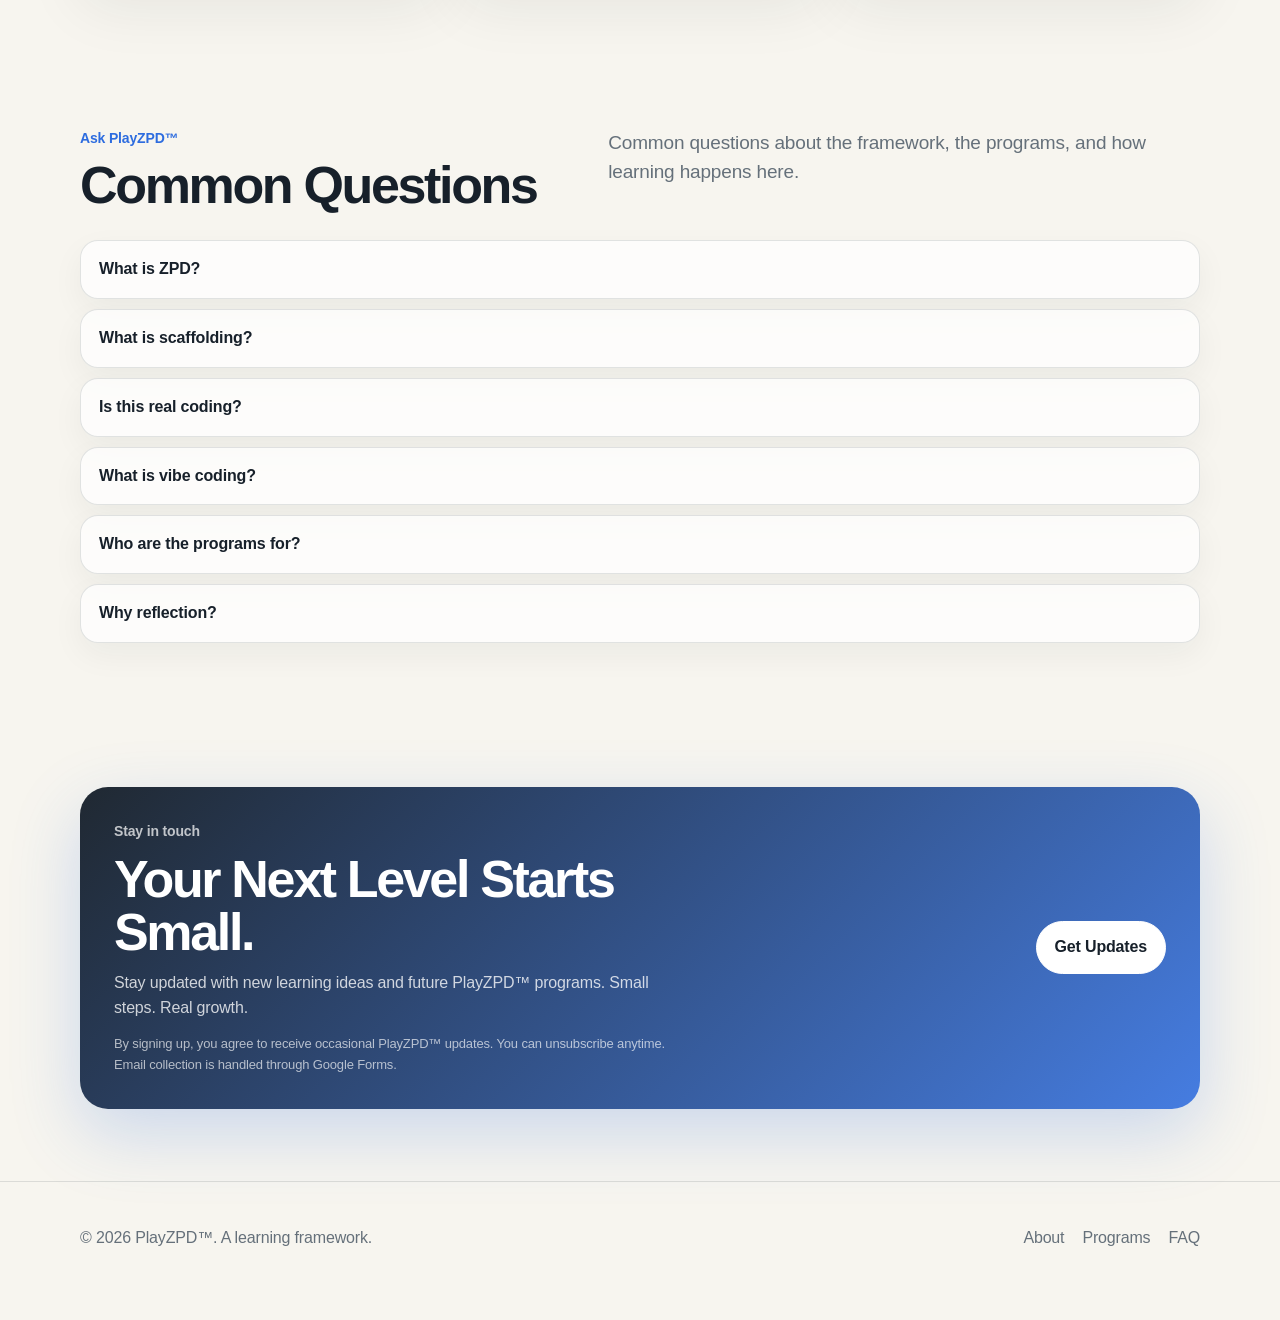
==== commit 827eaa90: "Update index.html-replace 2 projects" ====
--- a/index.html
+++ b/index.html
@@ -603,6 +603,7 @@
 
   gtag('config', 'G-D4QXPVXGL3');
 </script>
+<meta name="msvalidate.01" content="E4B87B07C58AC5452077DC5523C8F5F8" />
 </head>
 
 <body>
@@ -875,10 +876,11 @@
 
           <article class="card project-card">
             <div>
-              <div class="tag">Science · App</div>
-              <h3>Rocket Explorer</h3>
-              <p>A science exploration idea for curiosity-driven learning.</p>
+              <div class="tag">Chinese · Character Practice</div>
+              <h3>Character Challenge</h3>
+              <p>A quick challenge tool for Chinese character practice.</p>
             </div>
+            <div class="link-row"><a class="text-link" href="https://ibestcharacterchallenge.base44.app" target="_blank" rel="noopener noreferrer">Open project ↗</a></div>
           </article>
 
           <article class="card project-card">
@@ -891,10 +893,11 @@
 
           <article class="card project-card">
             <div>
-              <div class="tag">Study · Tool</div>
-              <h3>Practice Quiz Maker</h3>
-              <p>A lightweight tool idea for review, feedback, and improvement.</p>
+              <div class="tag">Focus · Task Practice</div>
+              <h3>Focus Sparkle</h3>
+              <p>A simple tool for focus and task practice.</p>
             </div>
+            <div class="link-row"><a class="text-link" href="https://focus-sparkle-39.lovable.app" target="_blank" rel="noopener noreferrer">Open project ↗</a></div>
           </article>
         </div>
       </div>
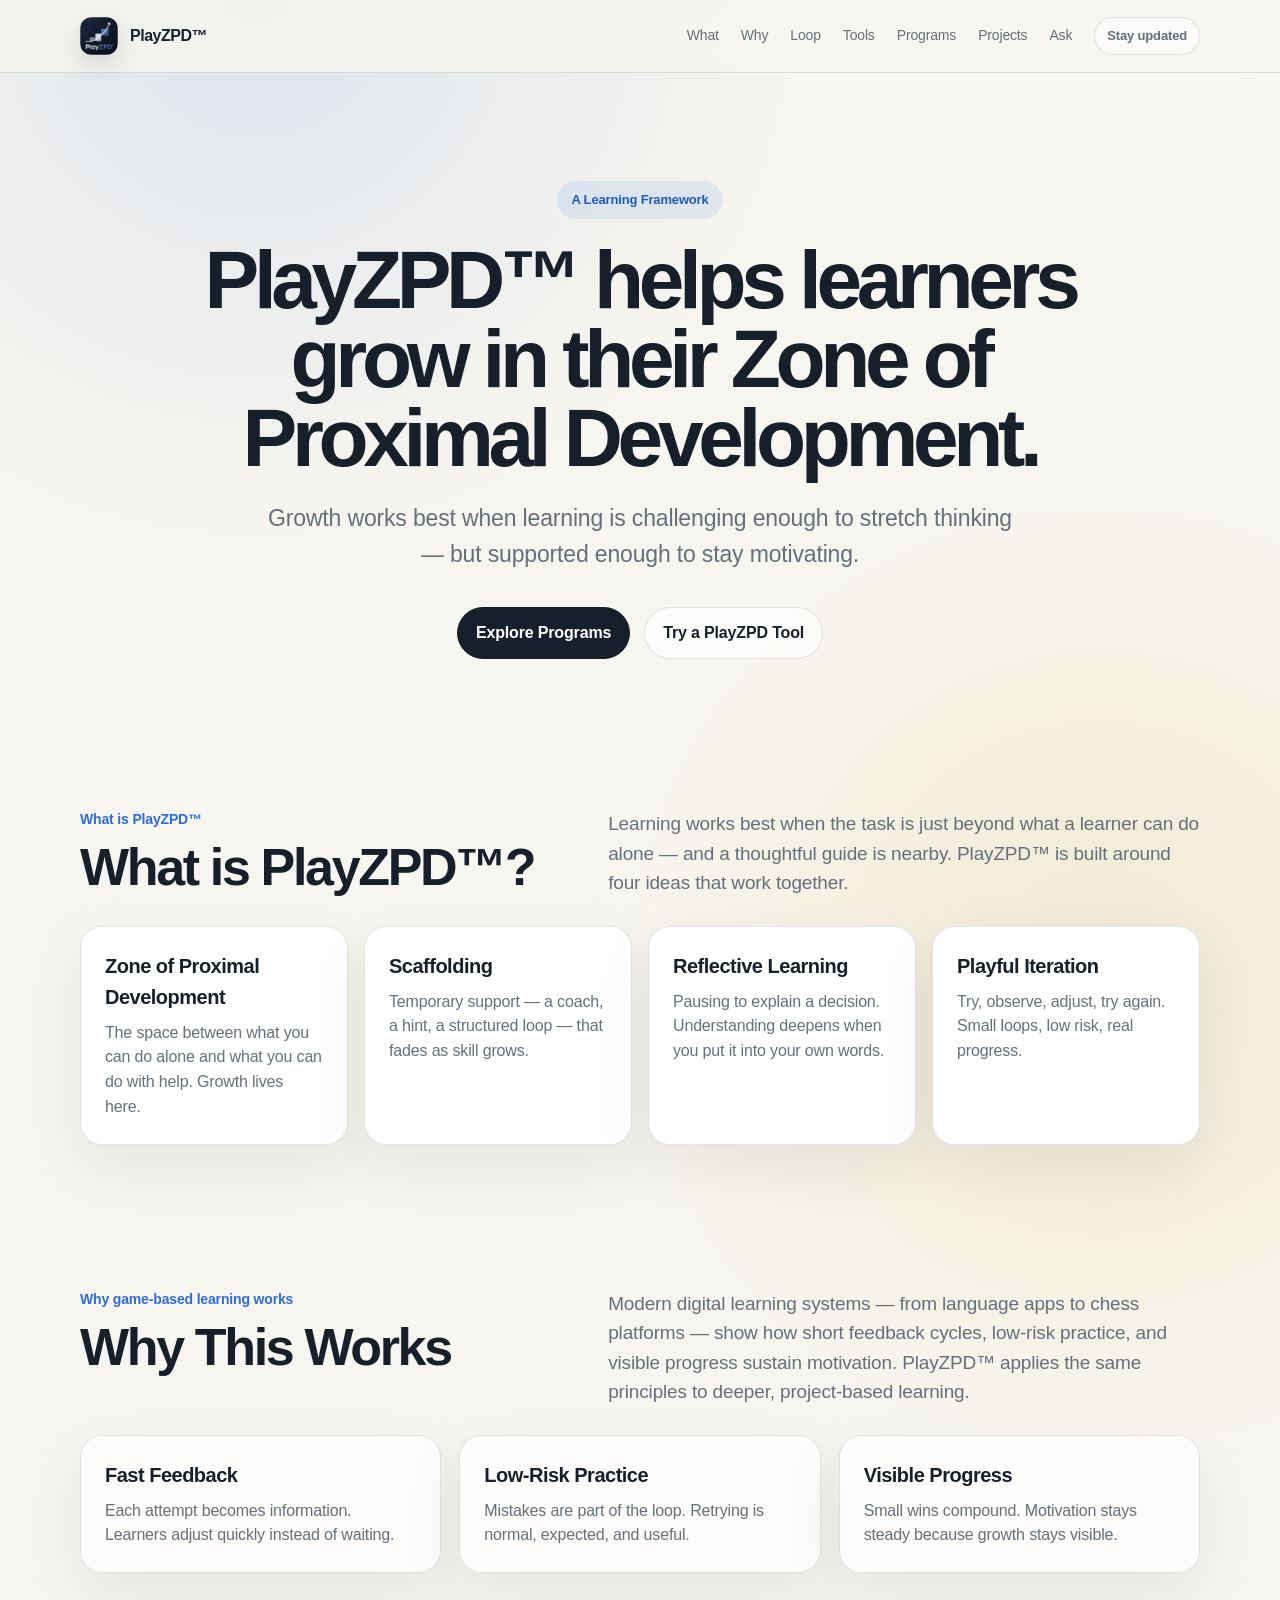
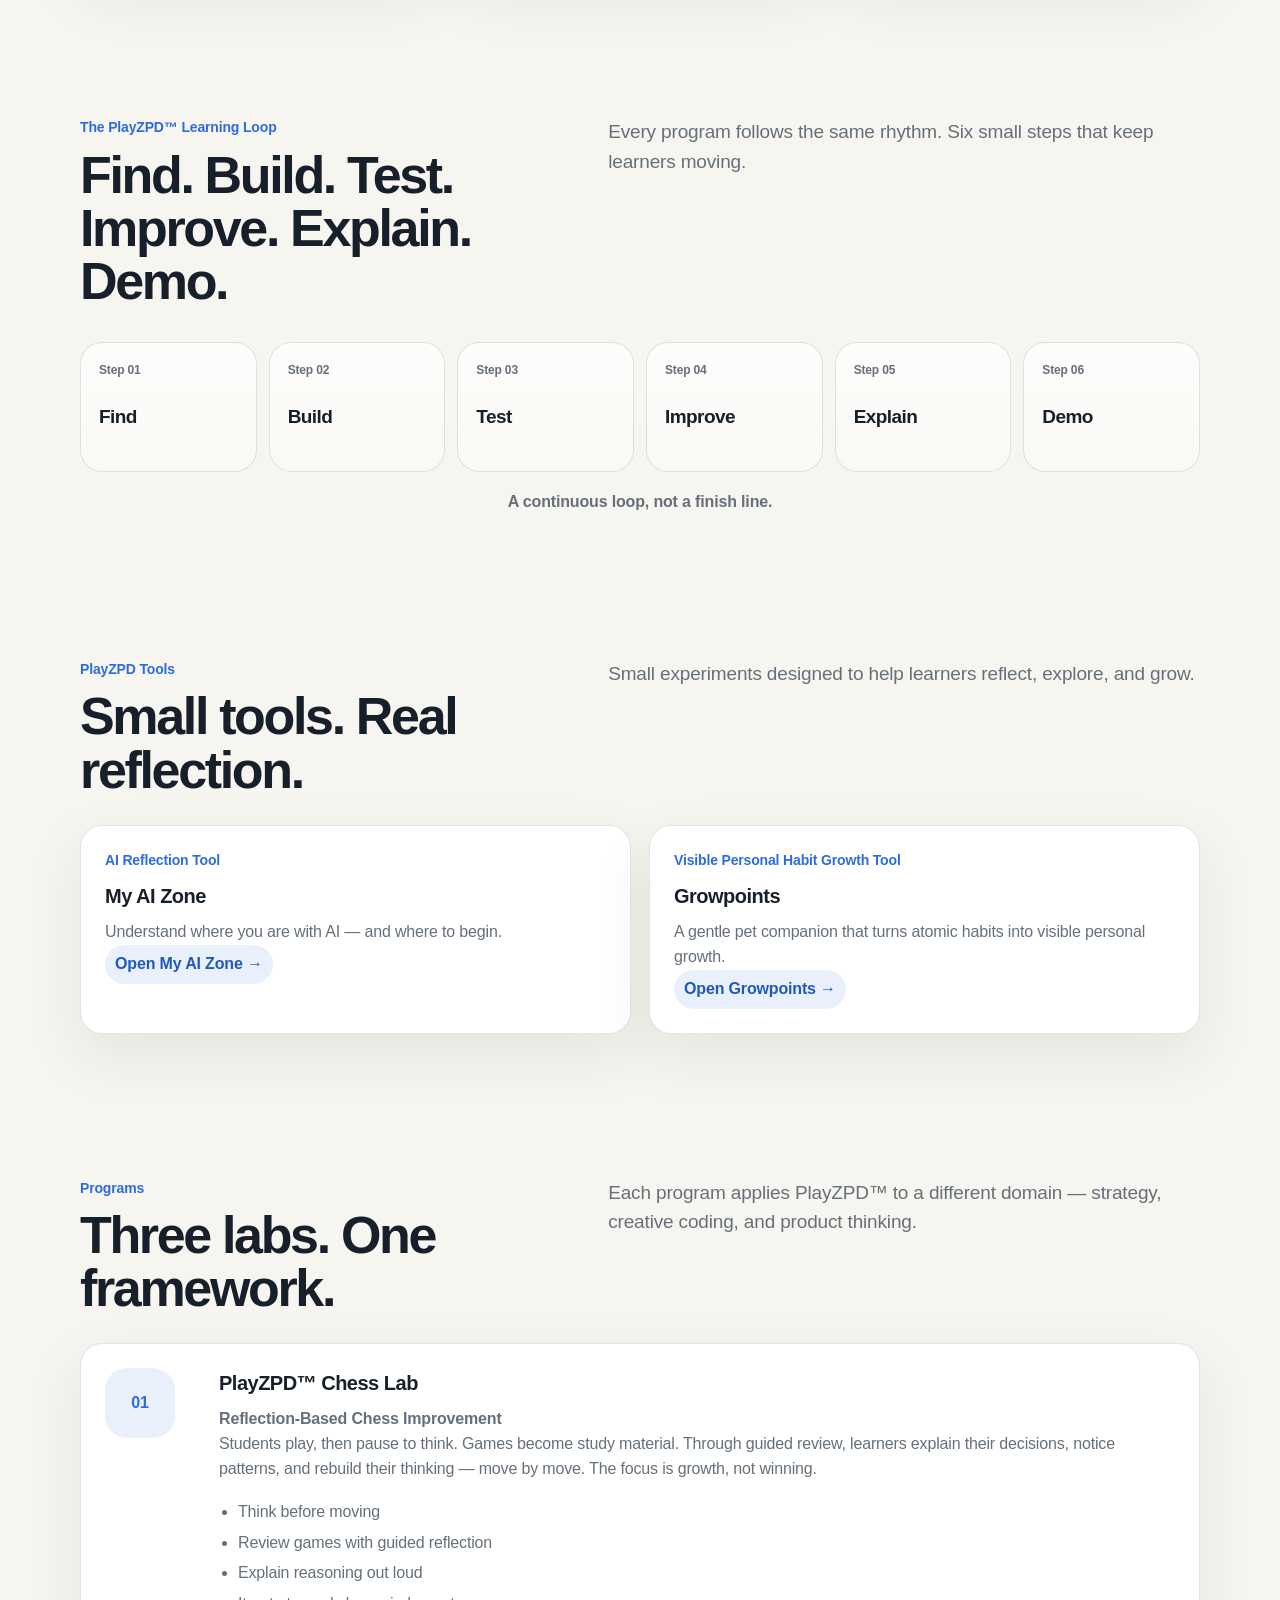
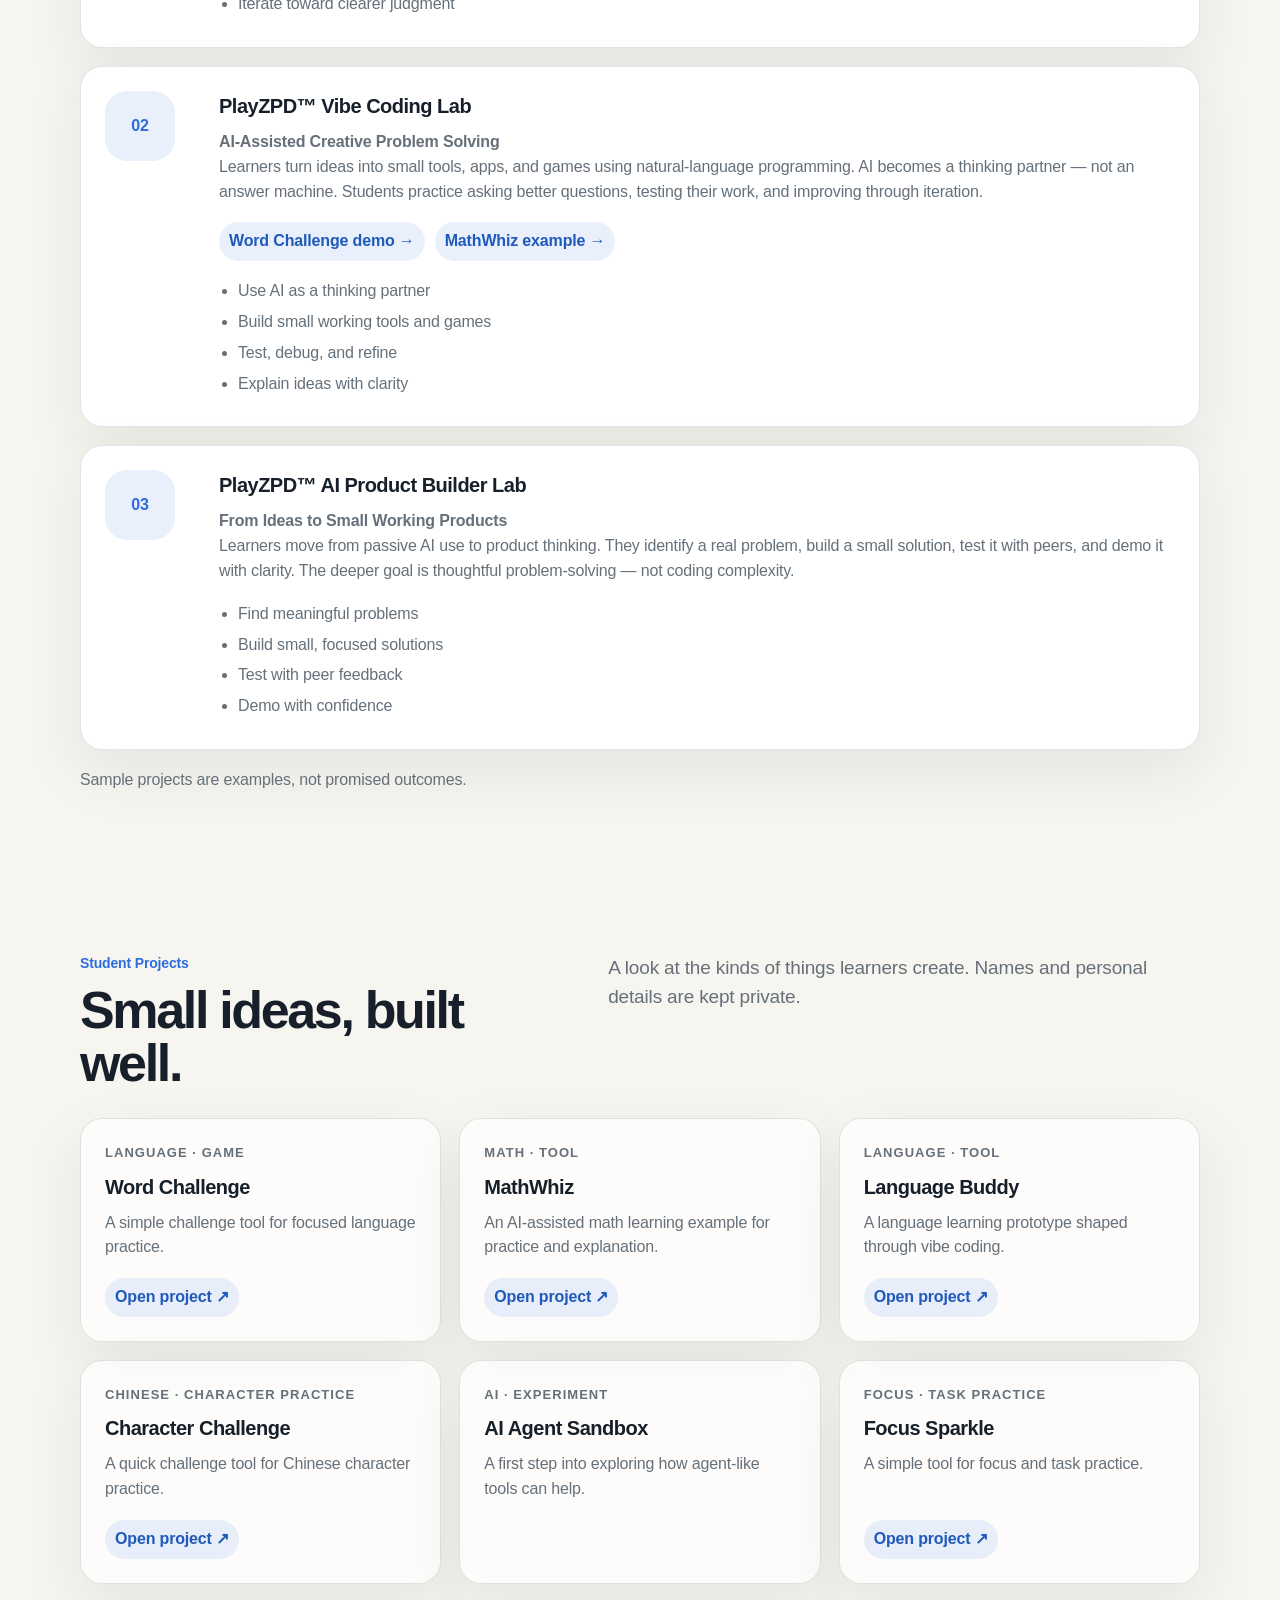
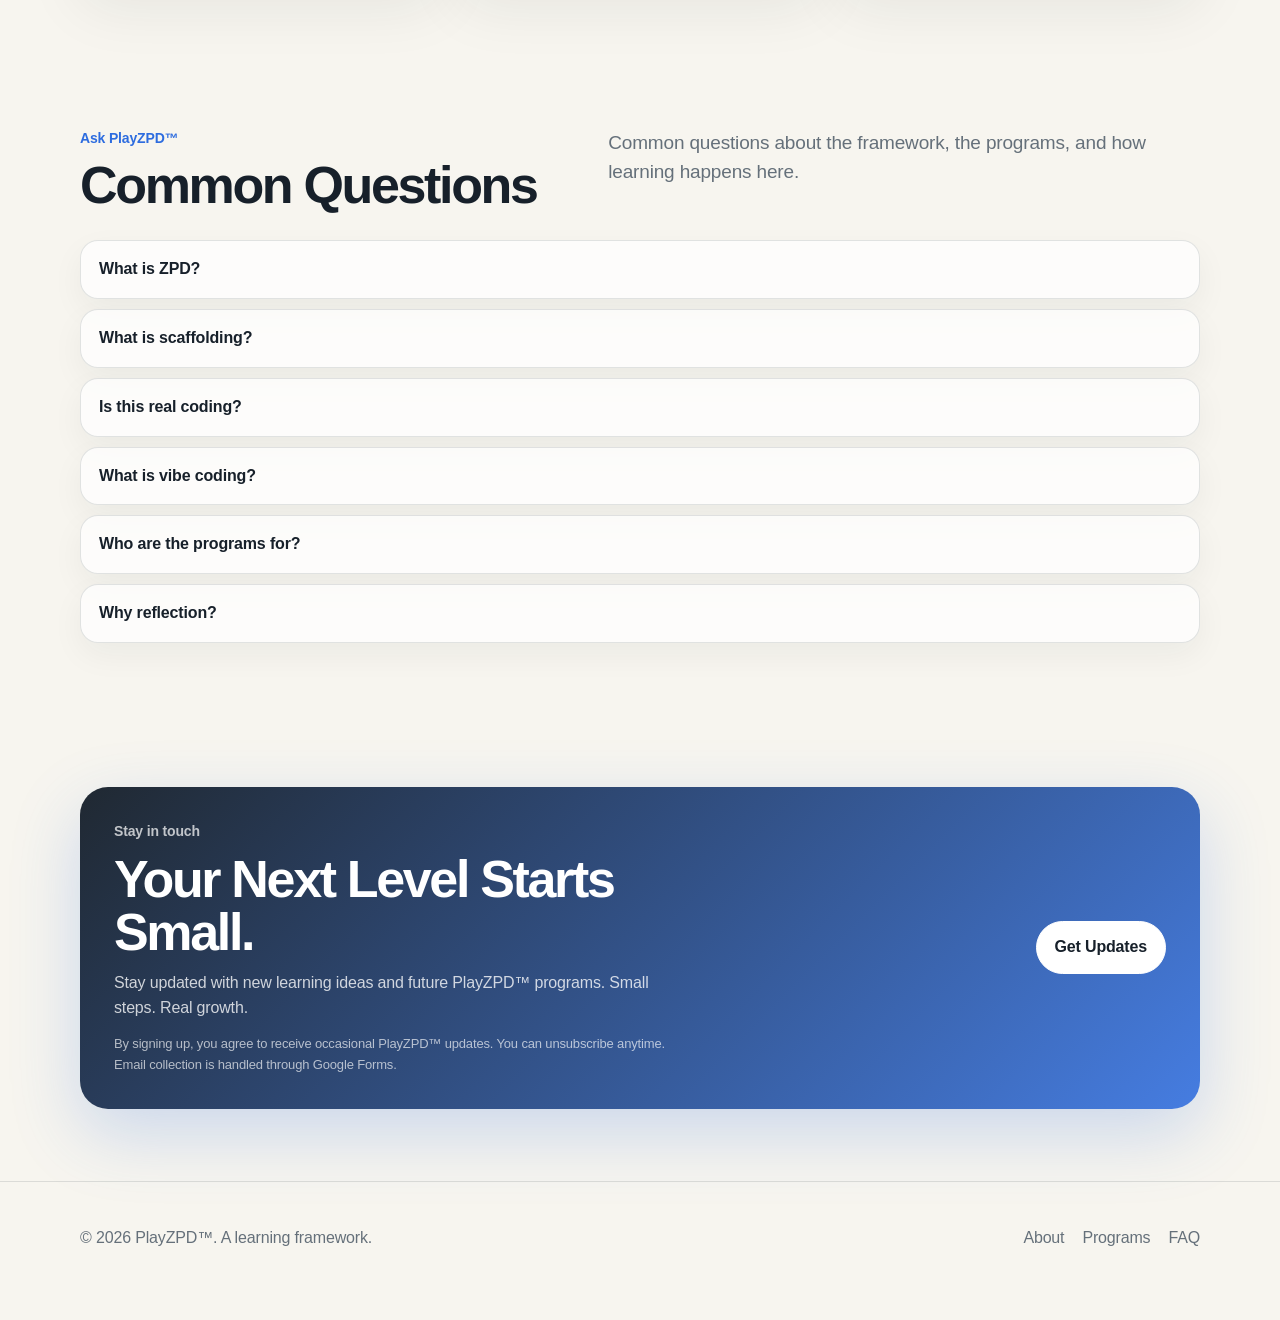
==== commit 70b33a98: "Update PlayZPD project links and add Growpoints" ====
--- a/index.html
+++ b/index.html
@@ -751,21 +751,21 @@
           </article>
 
           <article class="card card-solid">
-            <div class="kicker">Playful Problem-Solving Tool</div>
-
-            <h3>Solve My Cube</h3>
+            <div class="kicker">Visible Personal Habit Growth Tool</div>
+
+            <h3>Growpoints</h3>
 
             <p>
-              A playful cube coach for practicing steps, patterns, and patient problem-solving.
+              A gentle pet companion that turns atomic habits into visible personal growth.
             </p>
 
             <a
               class="text-link"
-              href="https://solvemycube.lovable.app"
+              href="https://play.google.com/store/apps/details?id=com.playzpd.growpoints"
               target="_blank"
               rel="noopener noreferrer"
             >
-              Open Solve My Cube →
+              Open Growpoints →
             </a>
           </article>
         </div>
@@ -883,13 +883,18 @@
             <div class="link-row"><a class="text-link" href="https://ibestcharacterchallenge.base44.app" target="_blank" rel="noopener noreferrer">Open project ↗</a></div>
           </article>
 
-          <article class="card project-card">
+          <a
+            class="card project-card"
+            href="https://playzpdaa.lovable.app"
+            target="_blank"
+            rel="noopener noreferrer"
+          >
             <div>
               <div class="tag">AI · Experiment</div>
               <h3>AI Agent Sandbox</h3>
               <p>A first step into exploring how agent-like tools can help.</p>
             </div>
-          </article>
+          </a>
 
           <article class="card project-card">
             <div>
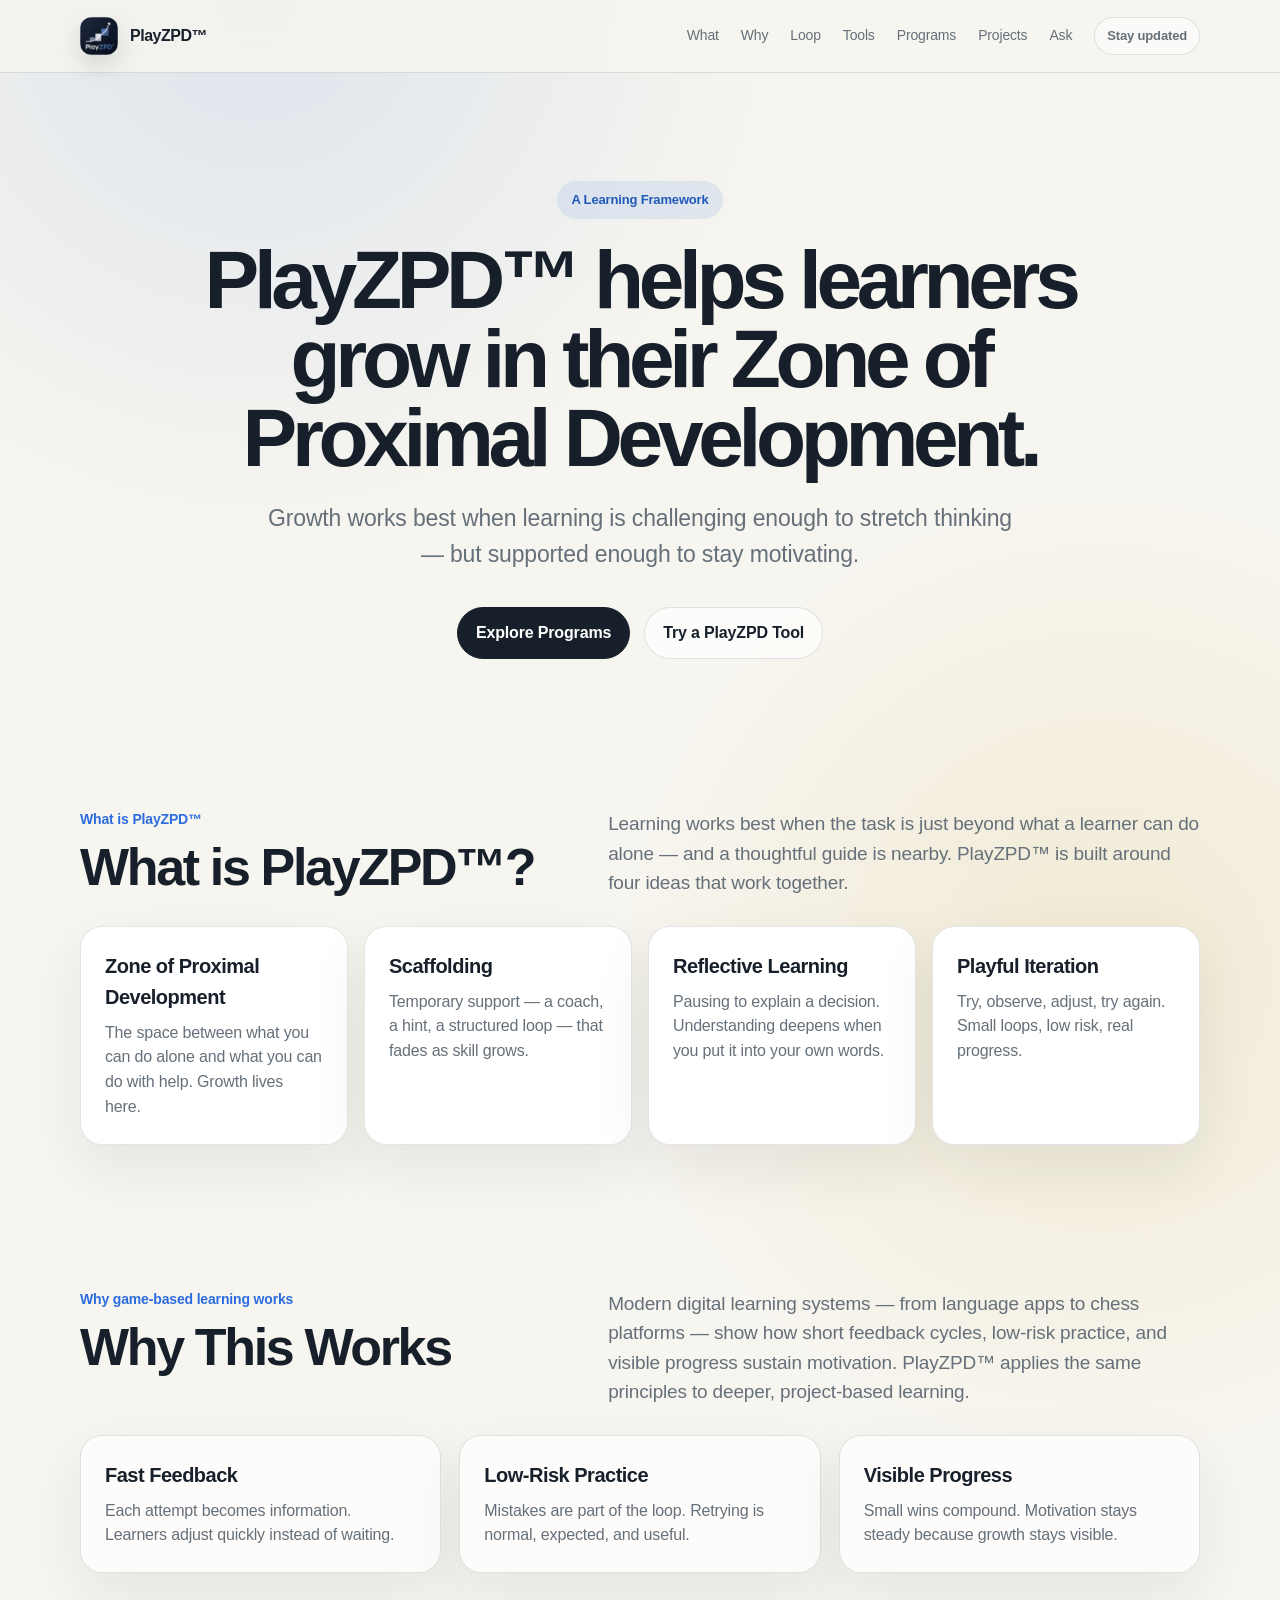
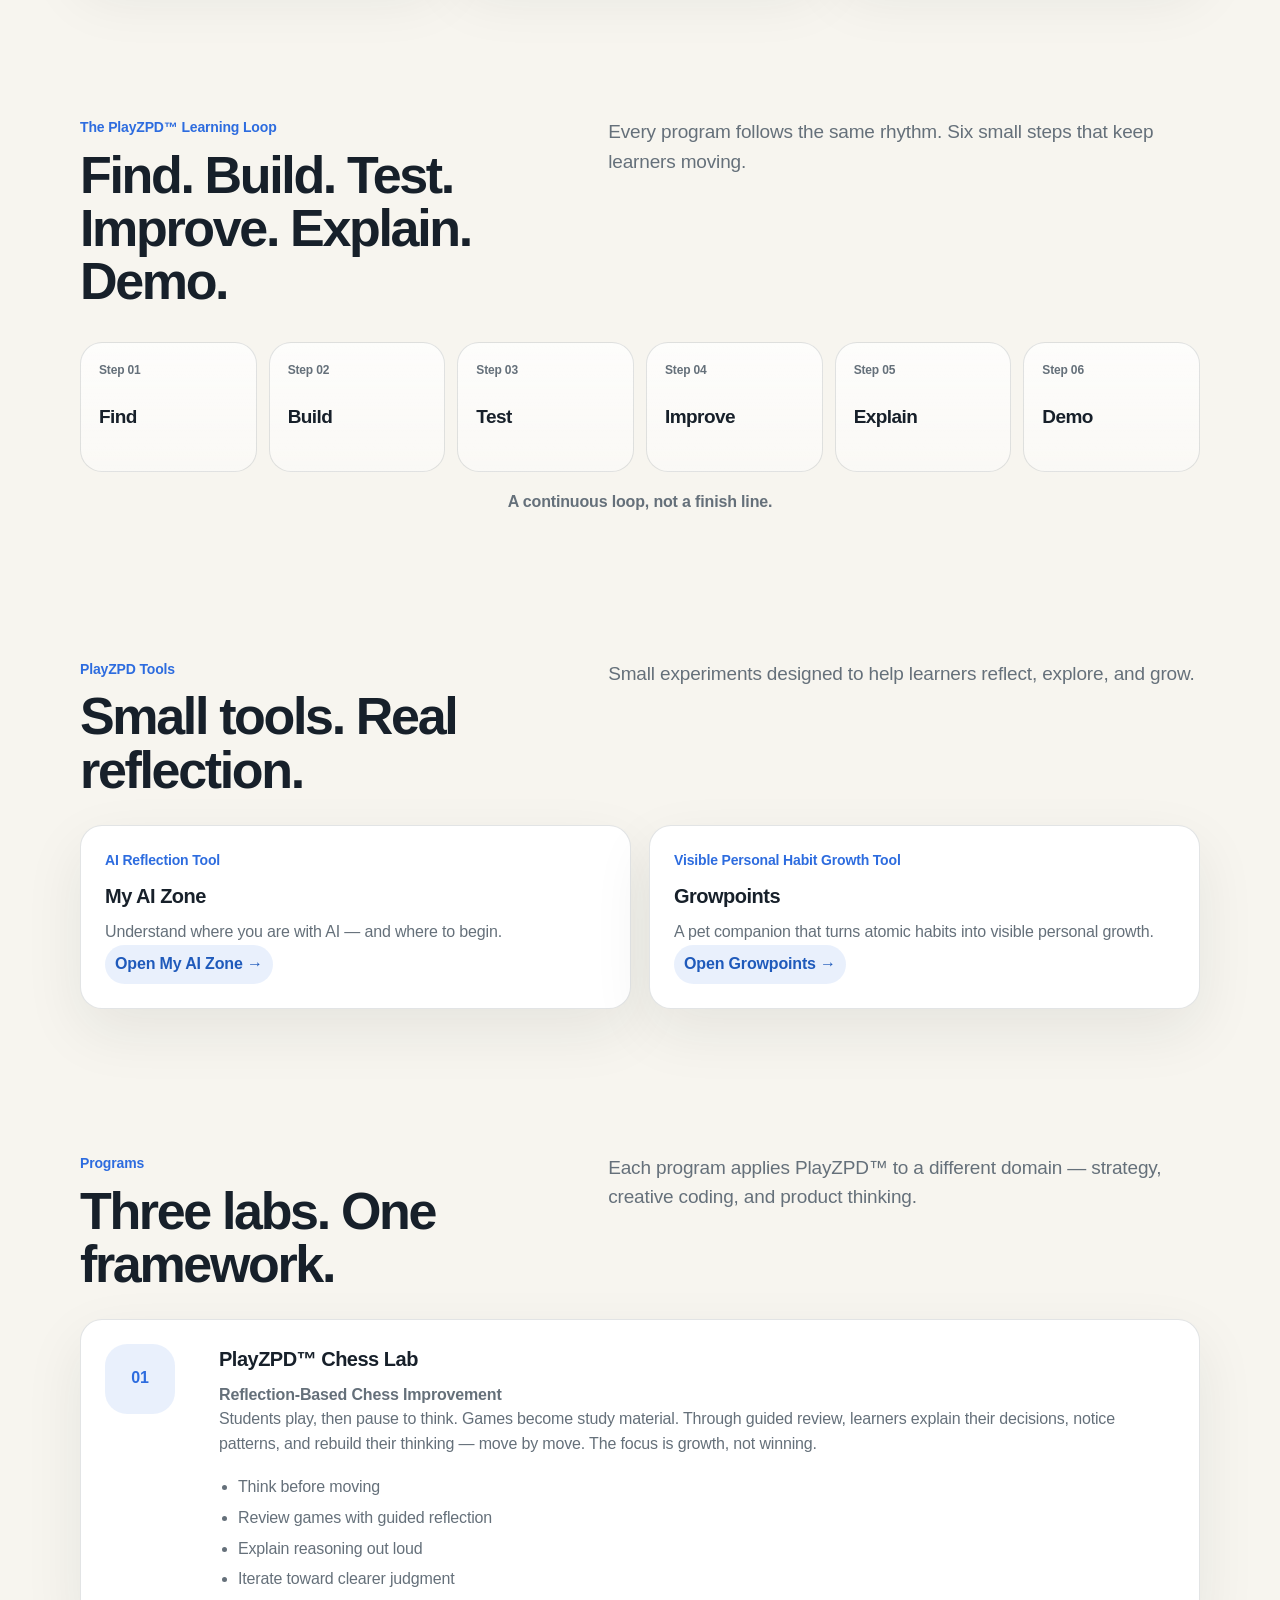
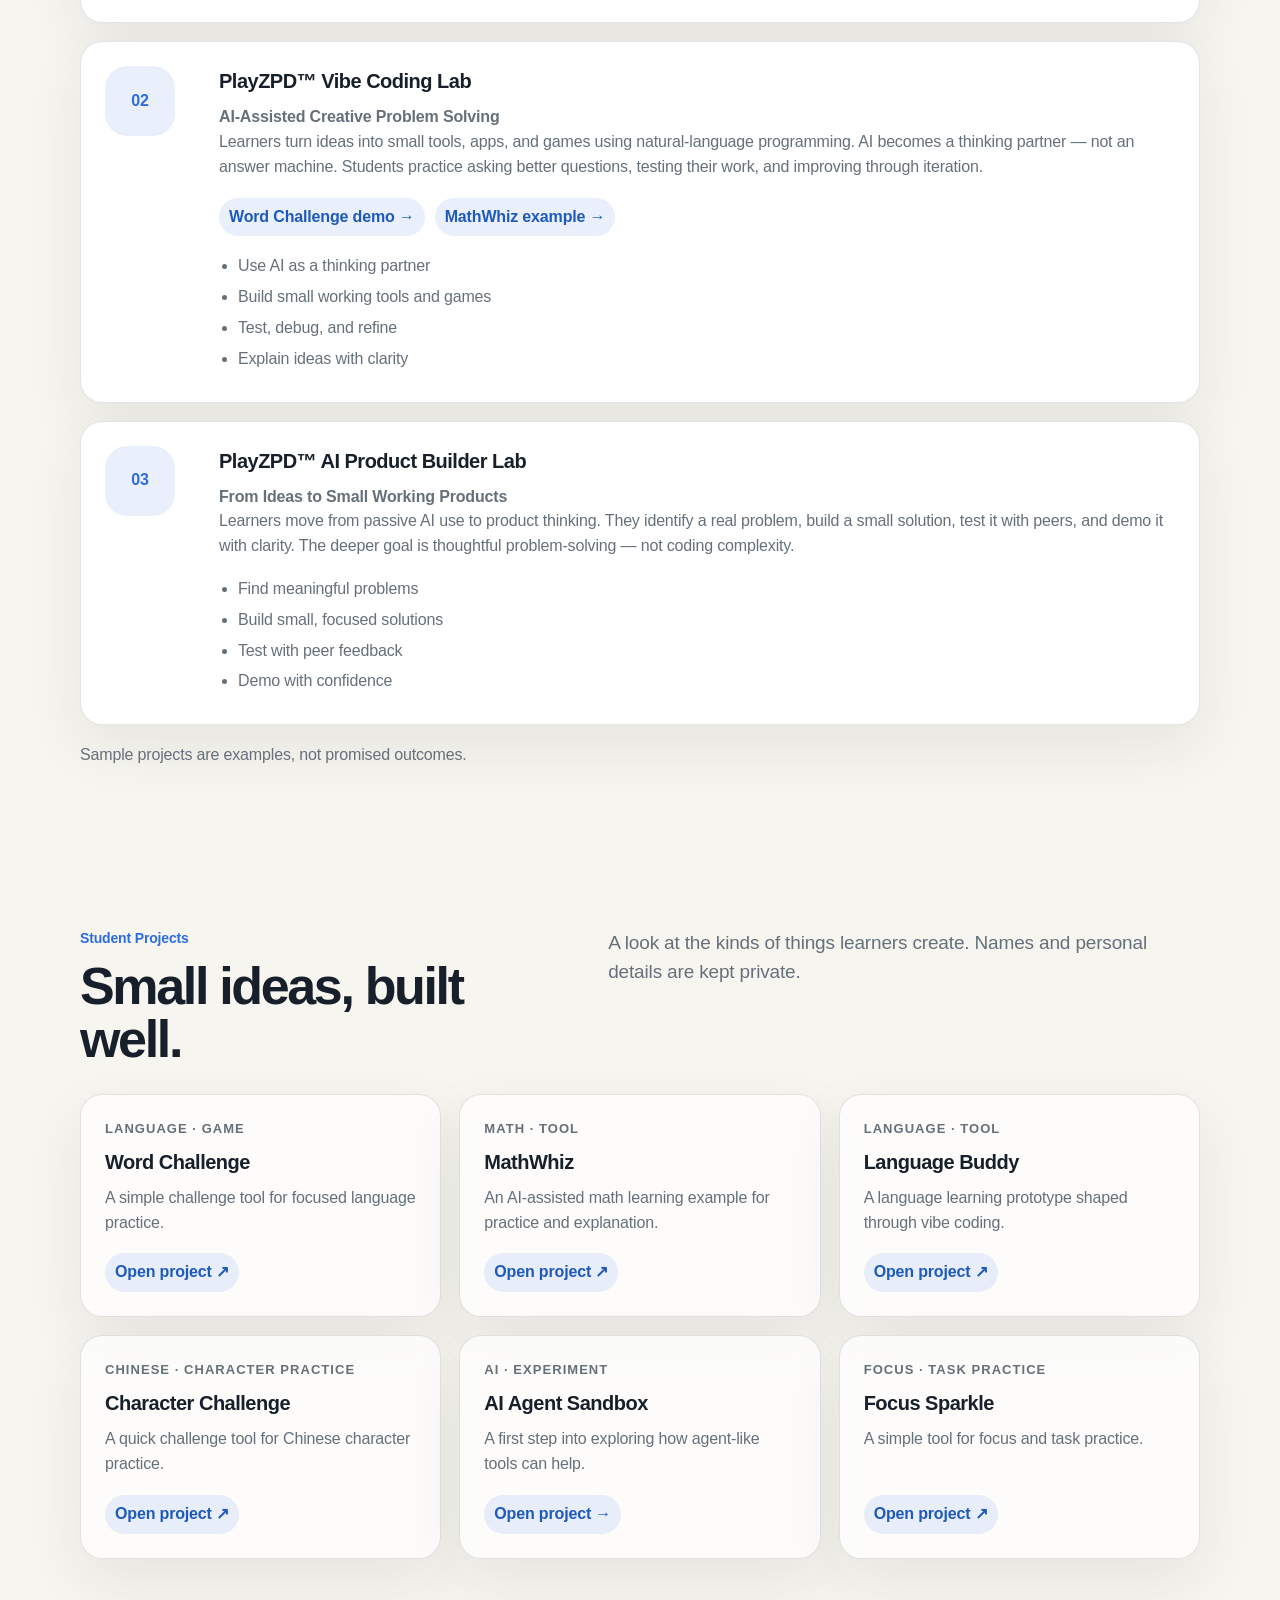
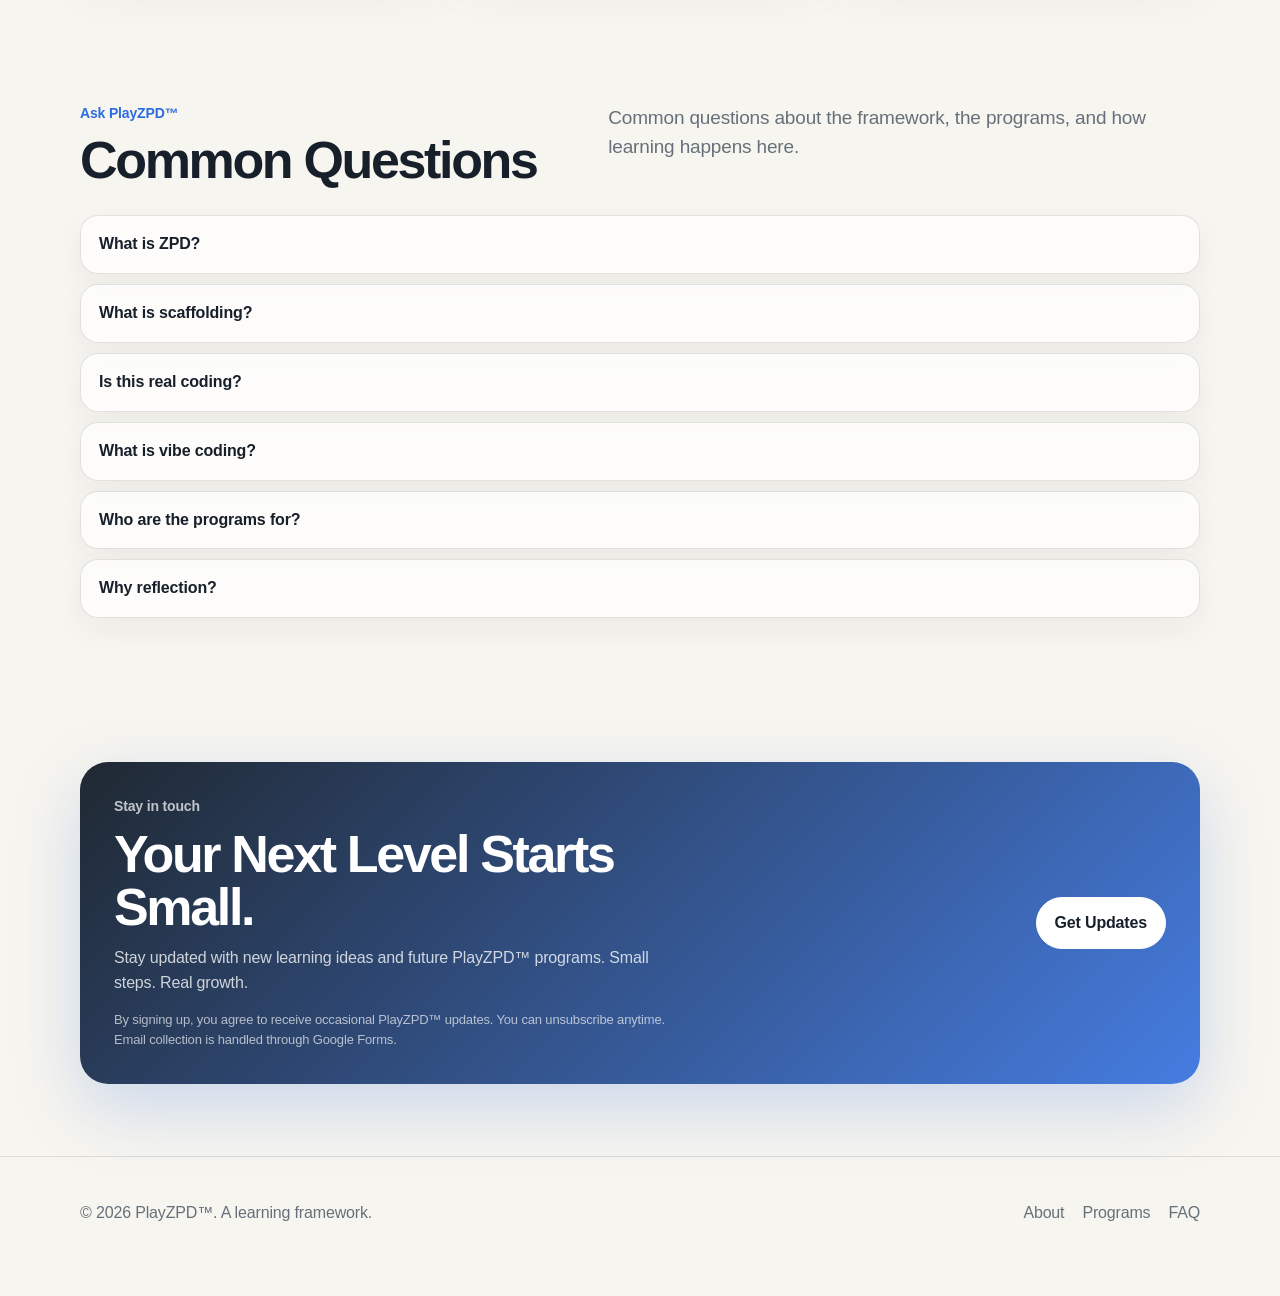
==== commit 469f27fa: "Fix Growpoints copy and AI Sandbox CTA" ====
--- a/index.html
+++ b/index.html
@@ -756,7 +756,7 @@
             <h3>Growpoints</h3>
 
             <p>
-              A gentle pet companion that turns atomic habits into visible personal growth.
+              A pet companion that turns atomic habits into visible personal growth.
             </p>
 
             <a
@@ -883,18 +883,14 @@
             <div class="link-row"><a class="text-link" href="https://ibestcharacterchallenge.base44.app" target="_blank" rel="noopener noreferrer">Open project ↗</a></div>
           </article>
 
-          <a
-            class="card project-card"
-            href="https://playzpdaa.lovable.app"
-            target="_blank"
-            rel="noopener noreferrer"
-          >
+          <article class="card project-card">
             <div>
               <div class="tag">AI · Experiment</div>
               <h3>AI Agent Sandbox</h3>
               <p>A first step into exploring how agent-like tools can help.</p>
             </div>
-          </a>
+            <div class="link-row"><a class="text-link" href="https://playzpdaa.lovable.app" target="_blank" rel="noopener noreferrer">Open project →</a></div>
+          </article>
 
           <article class="card project-card">
             <div>
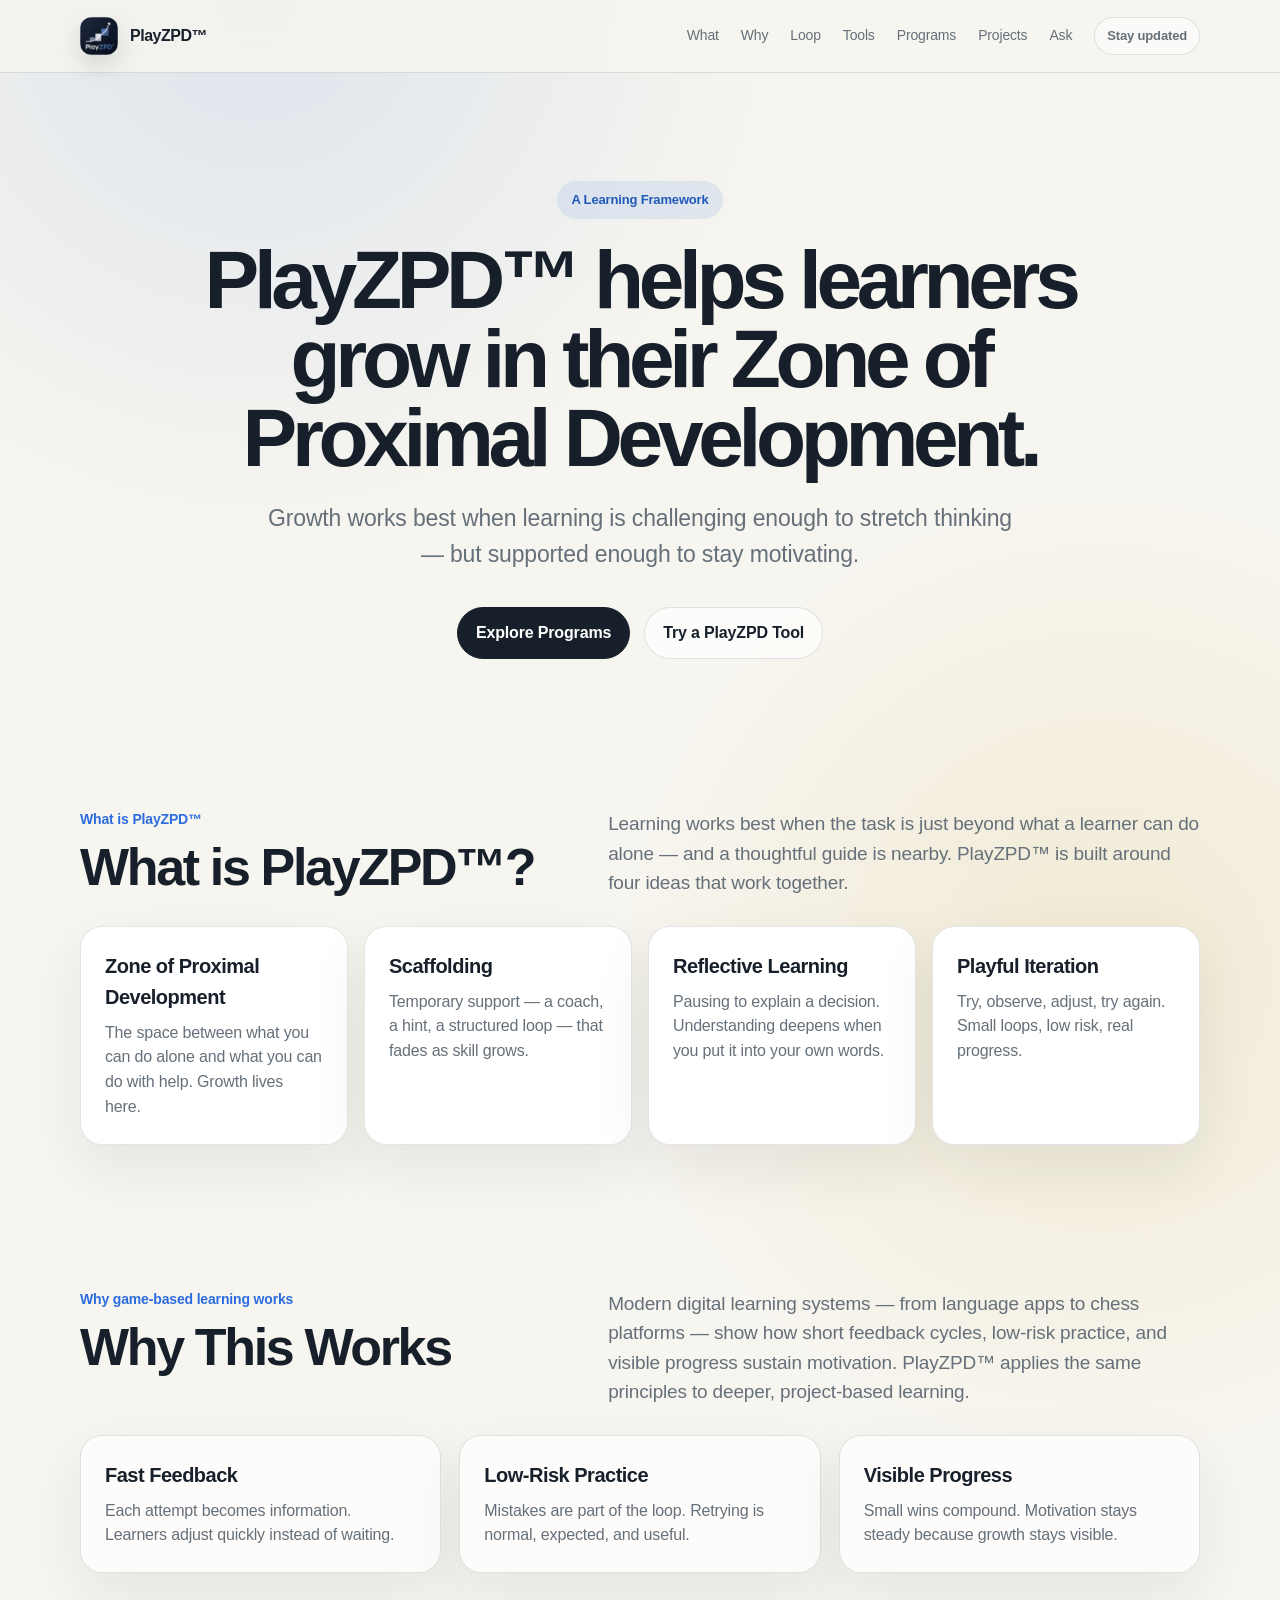
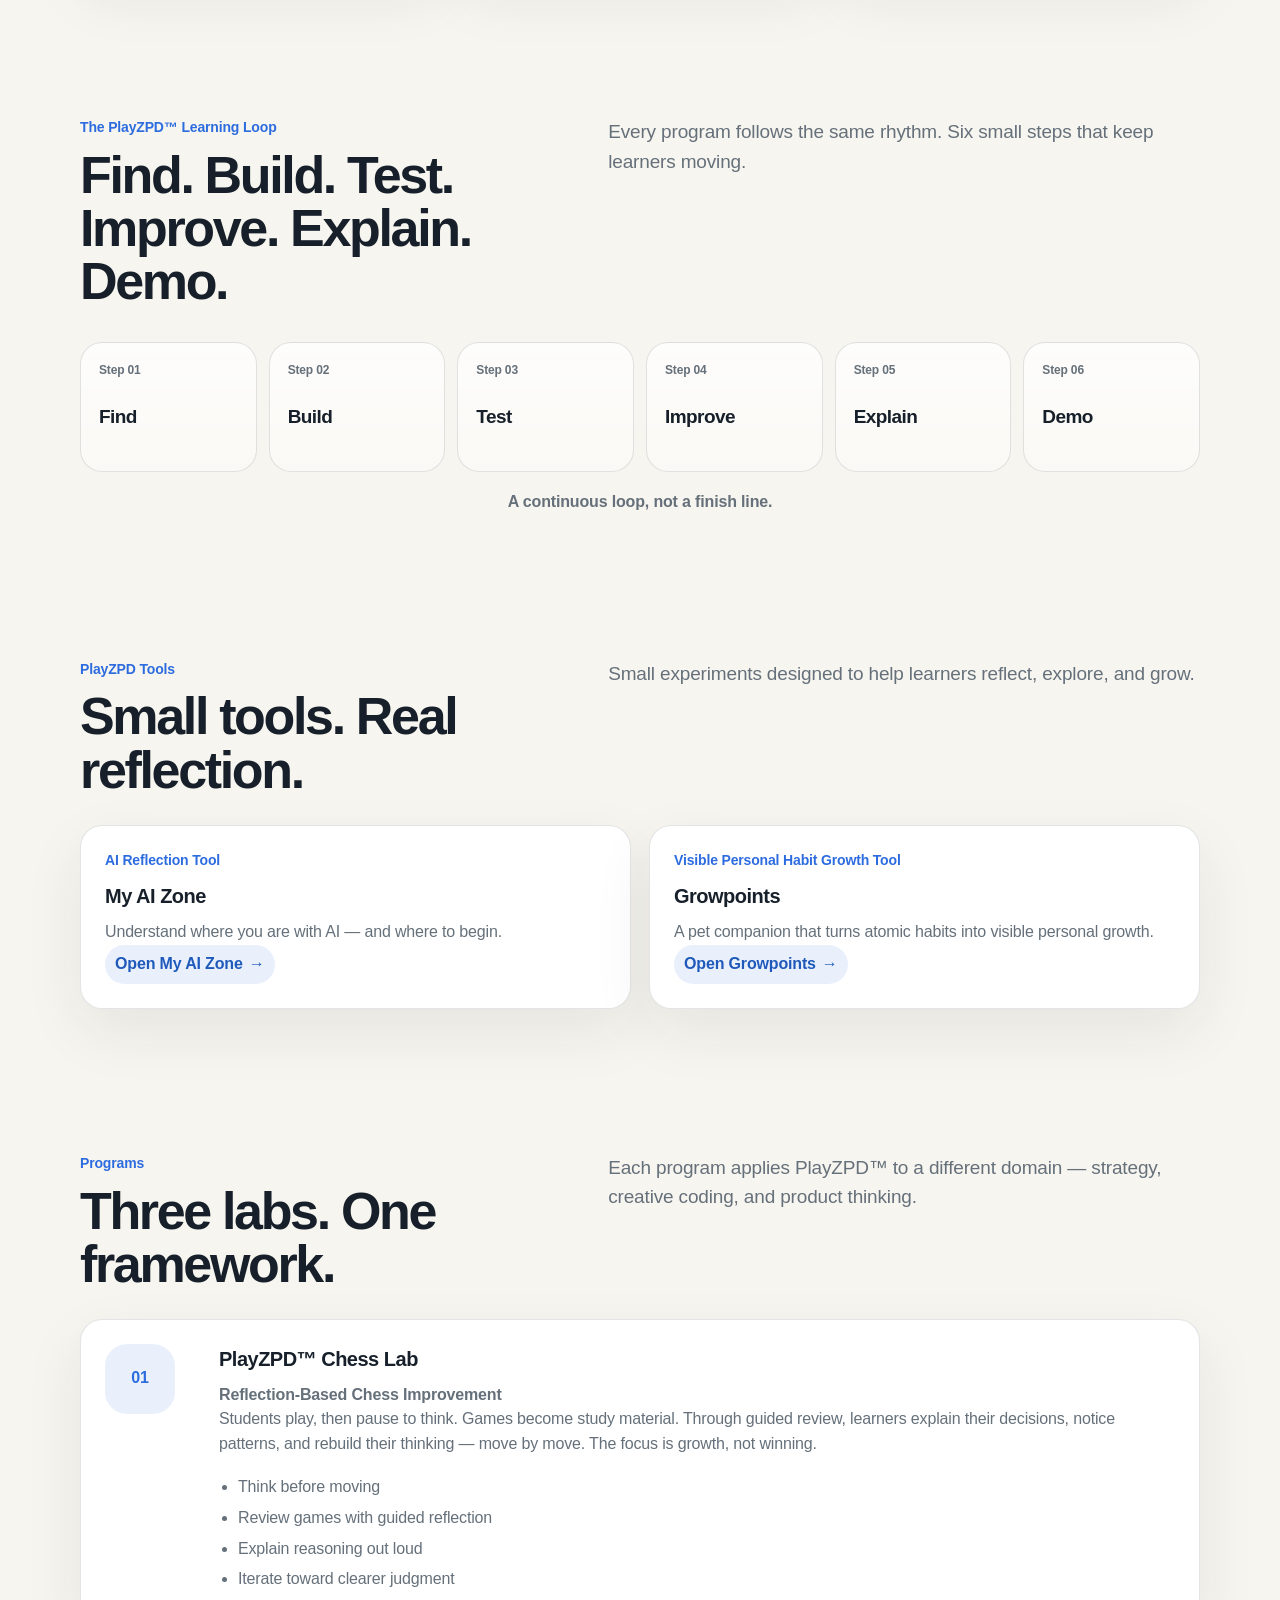
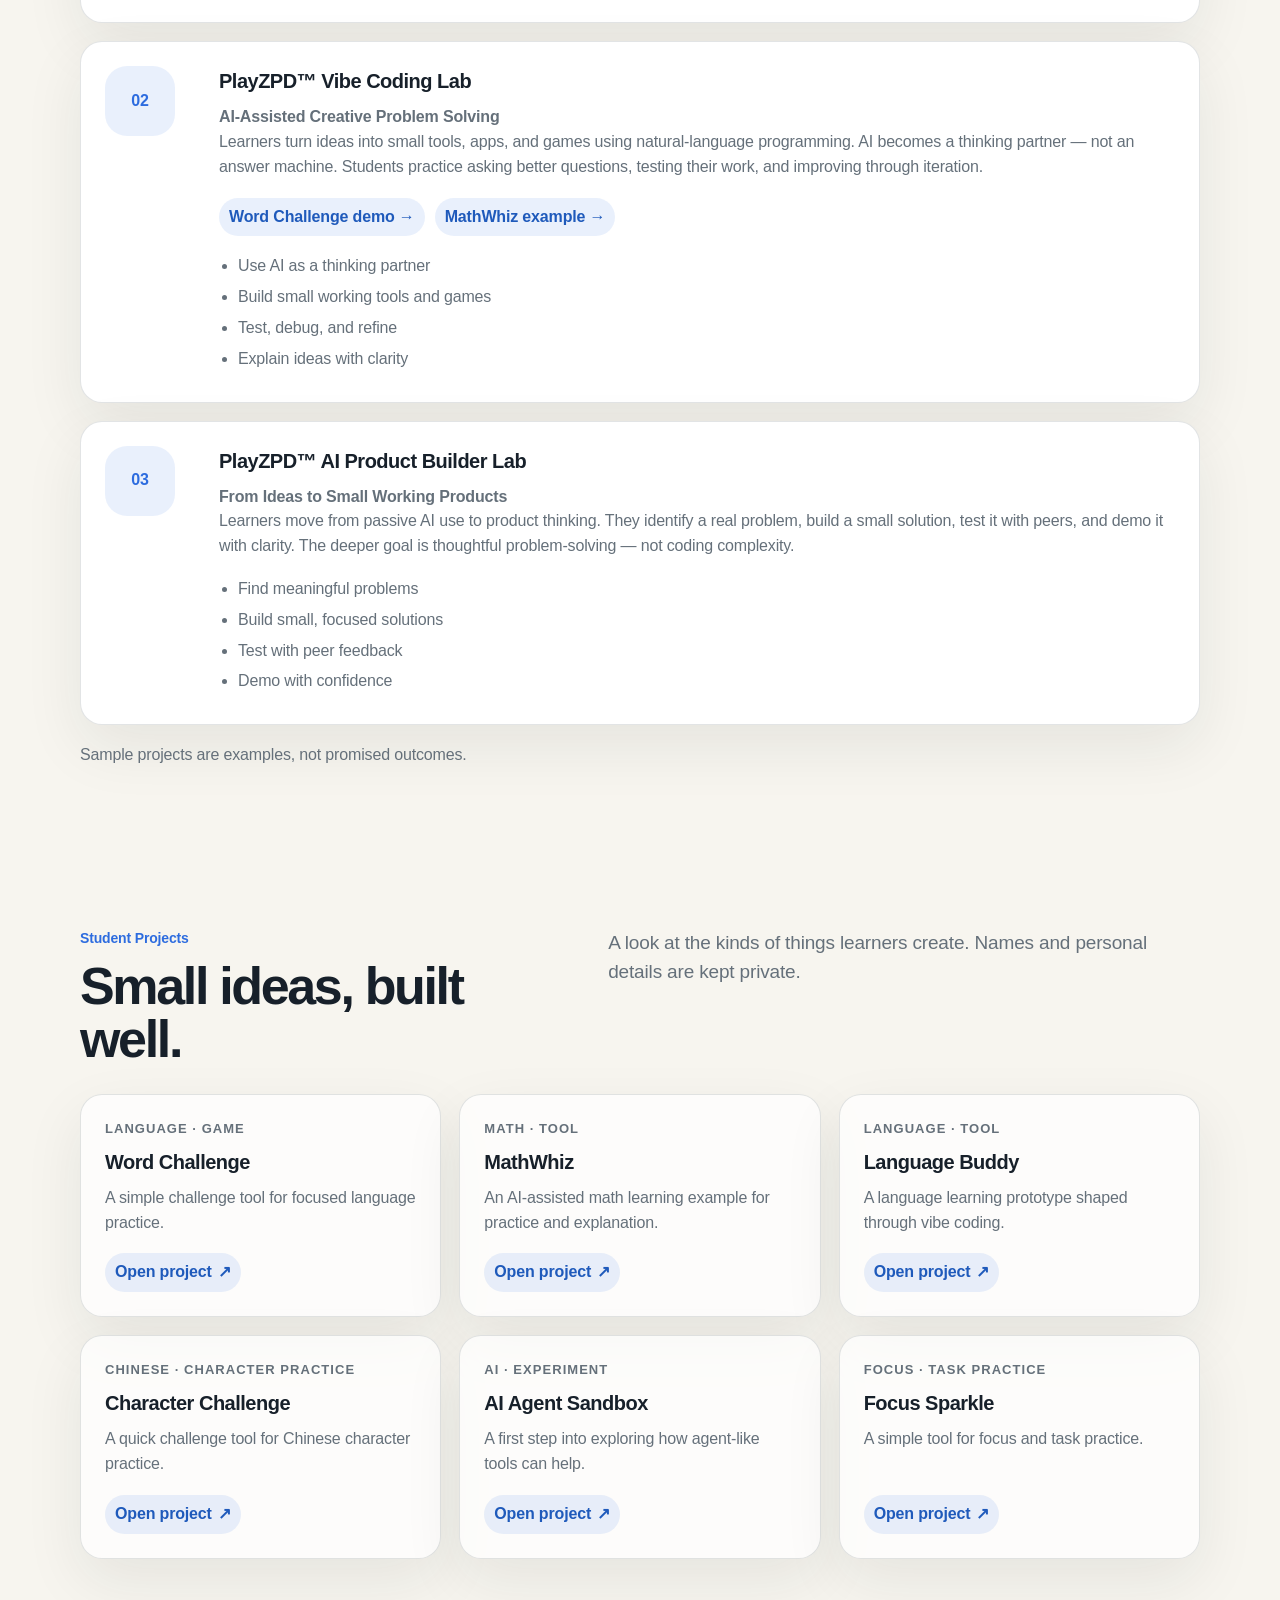
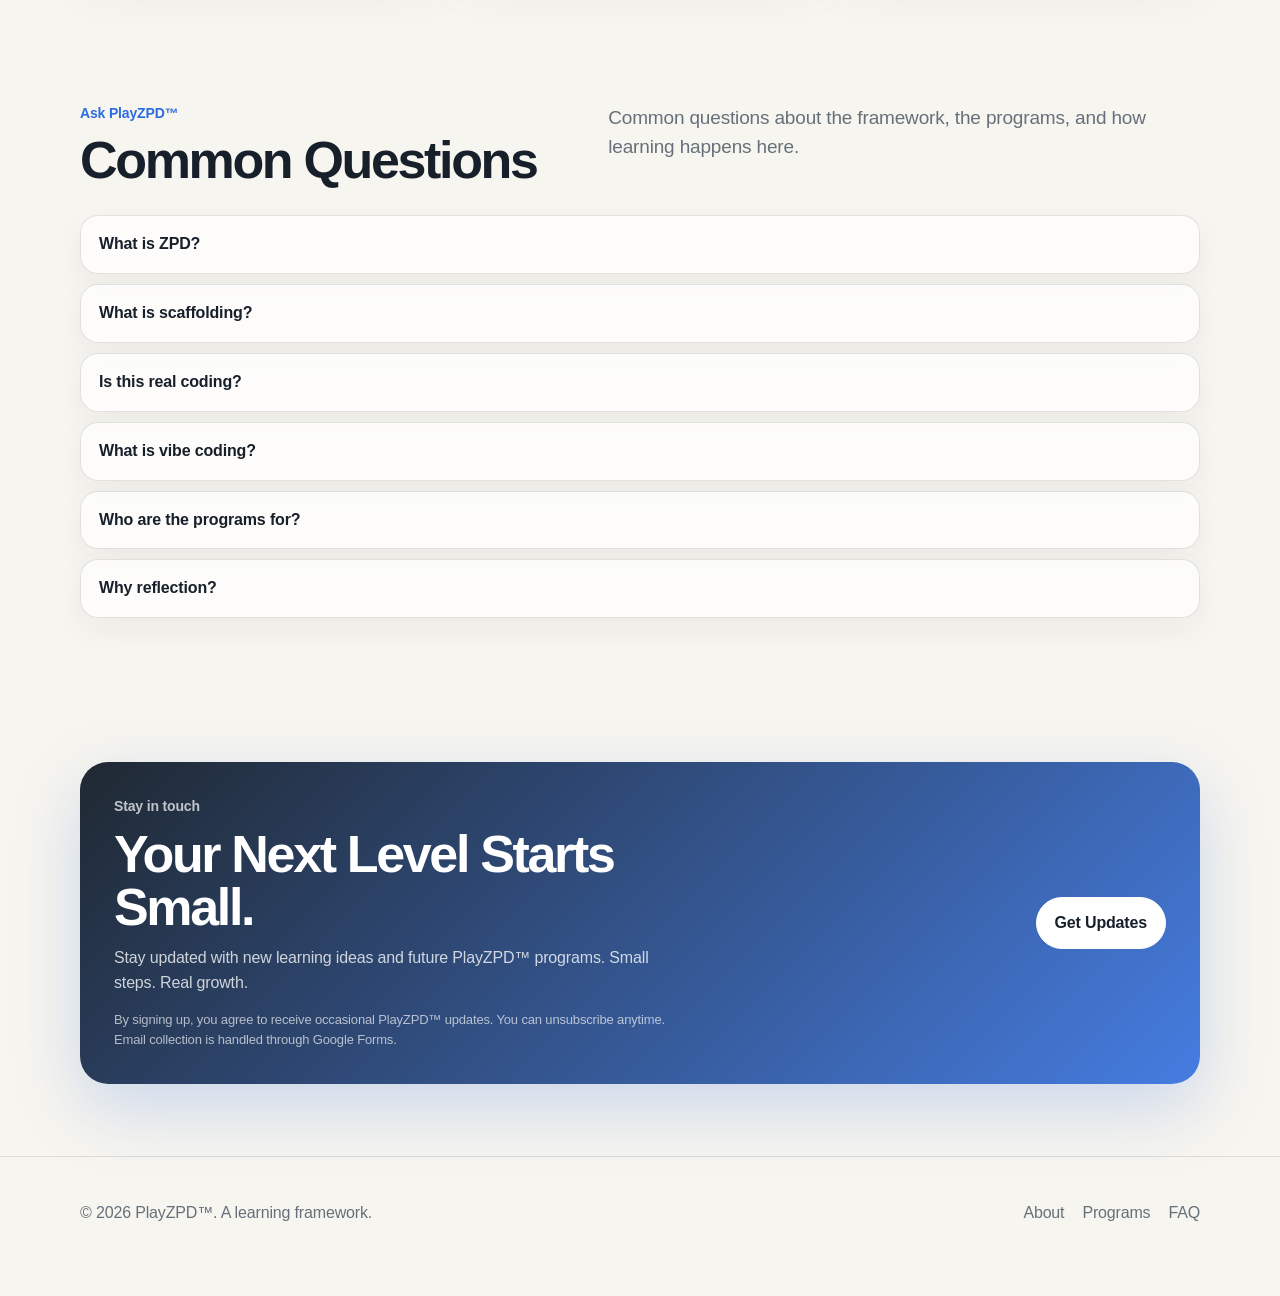
==== commit 2e541b05: "Make PlayZPD cards fully interactive" ====
--- a/index.html
+++ b/index.html
@@ -406,6 +406,43 @@
       background: var(--accent-soft);
     }
 
+    .interactive-card {
+      transition-property: transform, background-color, border-color, box-shadow;
+      transition-duration: 180ms;
+      transition-timing-function: cubic-bezier(0.2, 0.8, 0.2, 1);
+    }
+
+    .interactive-card .cta-arrow {
+      display: inline-block;
+      transition: transform 180ms cubic-bezier(0.2, 0.8, 0.2, 1);
+    }
+
+    .interactive-card:hover,
+    .interactive-card:focus-visible {
+      transform: translateY(-2px);
+      background: #fbfdff;
+      border-color: rgba(37, 99, 235, 0.20);
+      box-shadow: 0 14px 32px rgba(15, 23, 42, 0.10);
+    }
+
+    .interactive-card:hover .cta-arrow,
+    .interactive-card:focus-visible .cta-arrow {
+      transform: translate(2px, -2px);
+    }
+
+    .interactive-card:focus-visible {
+      outline: 3px solid rgba(37, 99, 235, 0.35);
+      outline-offset: 4px;
+    }
+
+    .interactive-card:active {
+      transform: translateY(0);
+    }
+
+    .interactive-card:active .cta-arrow {
+      transform: translate(0);
+    }
+
     .project-card {
       min-height: 178px;
       display: flex;
@@ -557,6 +594,25 @@
 
       .program {
         grid-template-columns: 1fr;
+      }
+    }
+
+    @media (prefers-reduced-motion: reduce) {
+      .interactive-card {
+        transition-property: background-color, border-color, box-shadow;
+      }
+
+      .interactive-card .cta-arrow {
+        transition: none;
+      }
+
+      .interactive-card:hover,
+      .interactive-card:focus-visible,
+      .interactive-card:active,
+      .interactive-card:hover .cta-arrow,
+      .interactive-card:focus-visible .cta-arrow,
+      .interactive-card:active .cta-arrow {
+        transform: none;
       }
     }
   </style>
@@ -731,7 +787,12 @@
         </div>
 
         <div class="grid-2">
-          <article class="card card-solid">
+          <a
+            class="card card-solid interactive-card"
+            href="https://myaizone.lovable.app"
+            target="_blank"
+            rel="noopener noreferrer"
+          >
             <div class="kicker">AI Reflection Tool</div>
 
             <h3>My AI Zone</h3>
@@ -740,17 +801,18 @@
               Understand where you are with AI — and where to begin.
             </p>
 
-            <a
-              class="text-link"
-              href="https://myaizone.lovable.app"
-              target="_blank"
-              rel="noopener noreferrer"
-            >
-              Open My AI Zone →
-            </a>
-          </article>
-
-          <article class="card card-solid">
+            <span class="text-link">
+              <span>Open My AI Zone</span>
+              <span class="cta-arrow" aria-hidden="true">→</span>
+            </span>
+          </a>
+
+          <a
+            class="card card-solid interactive-card"
+            href="https://play.google.com/store/apps/details?id=com.playzpd.growpoints"
+            target="_blank"
+            rel="noopener noreferrer"
+          >
             <div class="kicker">Visible Personal Habit Growth Tool</div>
 
             <h3>Growpoints</h3>
@@ -759,15 +821,11 @@
               A pet companion that turns atomic habits into visible personal growth.
             </p>
 
-            <a
-              class="text-link"
-              href="https://play.google.com/store/apps/details?id=com.playzpd.growpoints"
-              target="_blank"
-              rel="noopener noreferrer"
-            >
-              Open Growpoints →
-            </a>
-          </article>
+            <span class="text-link">
+              <span>Open Growpoints</span>
+              <span class="cta-arrow" aria-hidden="true">→</span>
+            </span>
+          </a>
         </div>
       </div>
     </section>
@@ -847,59 +905,89 @@
         </div>
 
         <div class="grid-3">
-          <article class="card project-card">
+          <a
+            class="card project-card interactive-card"
+            href="https://playzpdwordchallenge.lovable.app"
+            target="_blank"
+            rel="noopener noreferrer"
+          >
             <div>
               <div class="tag">Language · Game</div>
               <h3>Word Challenge</h3>
               <p>A simple challenge tool for focused language practice.</p>
             </div>
-            <div class="link-row"><a class="text-link" href="https://playzpdwordchallenge.lovable.app" target="_blank" rel="noopener noreferrer">Open project ↗</a></div>
-          </article>
-
-          <article class="card project-card">
+            <div class="link-row"><span class="text-link"><span>Open project</span><span class="cta-arrow" aria-hidden="true">↗</span></span></div>
+          </a>
+
+          <a
+            class="card project-card interactive-card"
+            href="https://mathwhiz.ai/"
+            target="_blank"
+            rel="noopener noreferrer"
+          >
             <div>
               <div class="tag">Math · Tool</div>
               <h3>MathWhiz</h3>
               <p>An AI-assisted math learning example for practice and explanation.</p>
             </div>
-            <div class="link-row"><a class="text-link" href="https://mathwhiz.ai/" target="_blank" rel="noopener noreferrer">Open project ↗</a></div>
-          </article>
-
-          <article class="card project-card">
+            <div class="link-row"><span class="text-link"><span>Open project</span><span class="cta-arrow" aria-hidden="true">↗</span></span></div>
+          </a>
+
+          <a
+            class="card project-card interactive-card"
+            href="https://happy-korean-herd.lovable.app/"
+            target="_blank"
+            rel="noopener noreferrer"
+          >
             <div>
               <div class="tag">Language · Tool</div>
               <h3>Language Buddy</h3>
               <p>A language learning prototype shaped through vibe coding.</p>
             </div>
-            <div class="link-row"><a class="text-link" href="https://happy-korean-herd.lovable.app/" target="_blank" rel="noopener noreferrer">Open project ↗</a></div>
-          </article>
-
-          <article class="card project-card">
+            <div class="link-row"><span class="text-link"><span>Open project</span><span class="cta-arrow" aria-hidden="true">↗</span></span></div>
+          </a>
+
+          <a
+            class="card project-card interactive-card"
+            href="https://ibestcharacterchallenge.base44.app"
+            target="_blank"
+            rel="noopener noreferrer"
+          >
             <div>
               <div class="tag">Chinese · Character Practice</div>
               <h3>Character Challenge</h3>
               <p>A quick challenge tool for Chinese character practice.</p>
             </div>
-            <div class="link-row"><a class="text-link" href="https://ibestcharacterchallenge.base44.app" target="_blank" rel="noopener noreferrer">Open project ↗</a></div>
-          </article>
-
-          <article class="card project-card">
+            <div class="link-row"><span class="text-link"><span>Open project</span><span class="cta-arrow" aria-hidden="true">↗</span></span></div>
+          </a>
+
+          <a
+            class="card project-card interactive-card"
+            href="https://playzpdaa.lovable.app"
+            target="_blank"
+            rel="noopener noreferrer"
+          >
             <div>
               <div class="tag">AI · Experiment</div>
               <h3>AI Agent Sandbox</h3>
               <p>A first step into exploring how agent-like tools can help.</p>
             </div>
-            <div class="link-row"><a class="text-link" href="https://playzpdaa.lovable.app" target="_blank" rel="noopener noreferrer">Open project →</a></div>
-          </article>
-
-          <article class="card project-card">
+            <div class="link-row"><span class="text-link"><span>Open project</span><span class="cta-arrow" aria-hidden="true">↗</span></span></div>
+          </a>
+
+          <a
+            class="card project-card interactive-card"
+            href="https://focus-sparkle-39.lovable.app"
+            target="_blank"
+            rel="noopener noreferrer"
+          >
             <div>
               <div class="tag">Focus · Task Practice</div>
               <h3>Focus Sparkle</h3>
               <p>A simple tool for focus and task practice.</p>
             </div>
-            <div class="link-row"><a class="text-link" href="https://focus-sparkle-39.lovable.app" target="_blank" rel="noopener noreferrer">Open project ↗</a></div>
-          </article>
+            <div class="link-row"><span class="text-link"><span>Open project</span><span class="cta-arrow" aria-hidden="true">↗</span></span></div>
+          </a>
         </div>
       </div>
     </section>
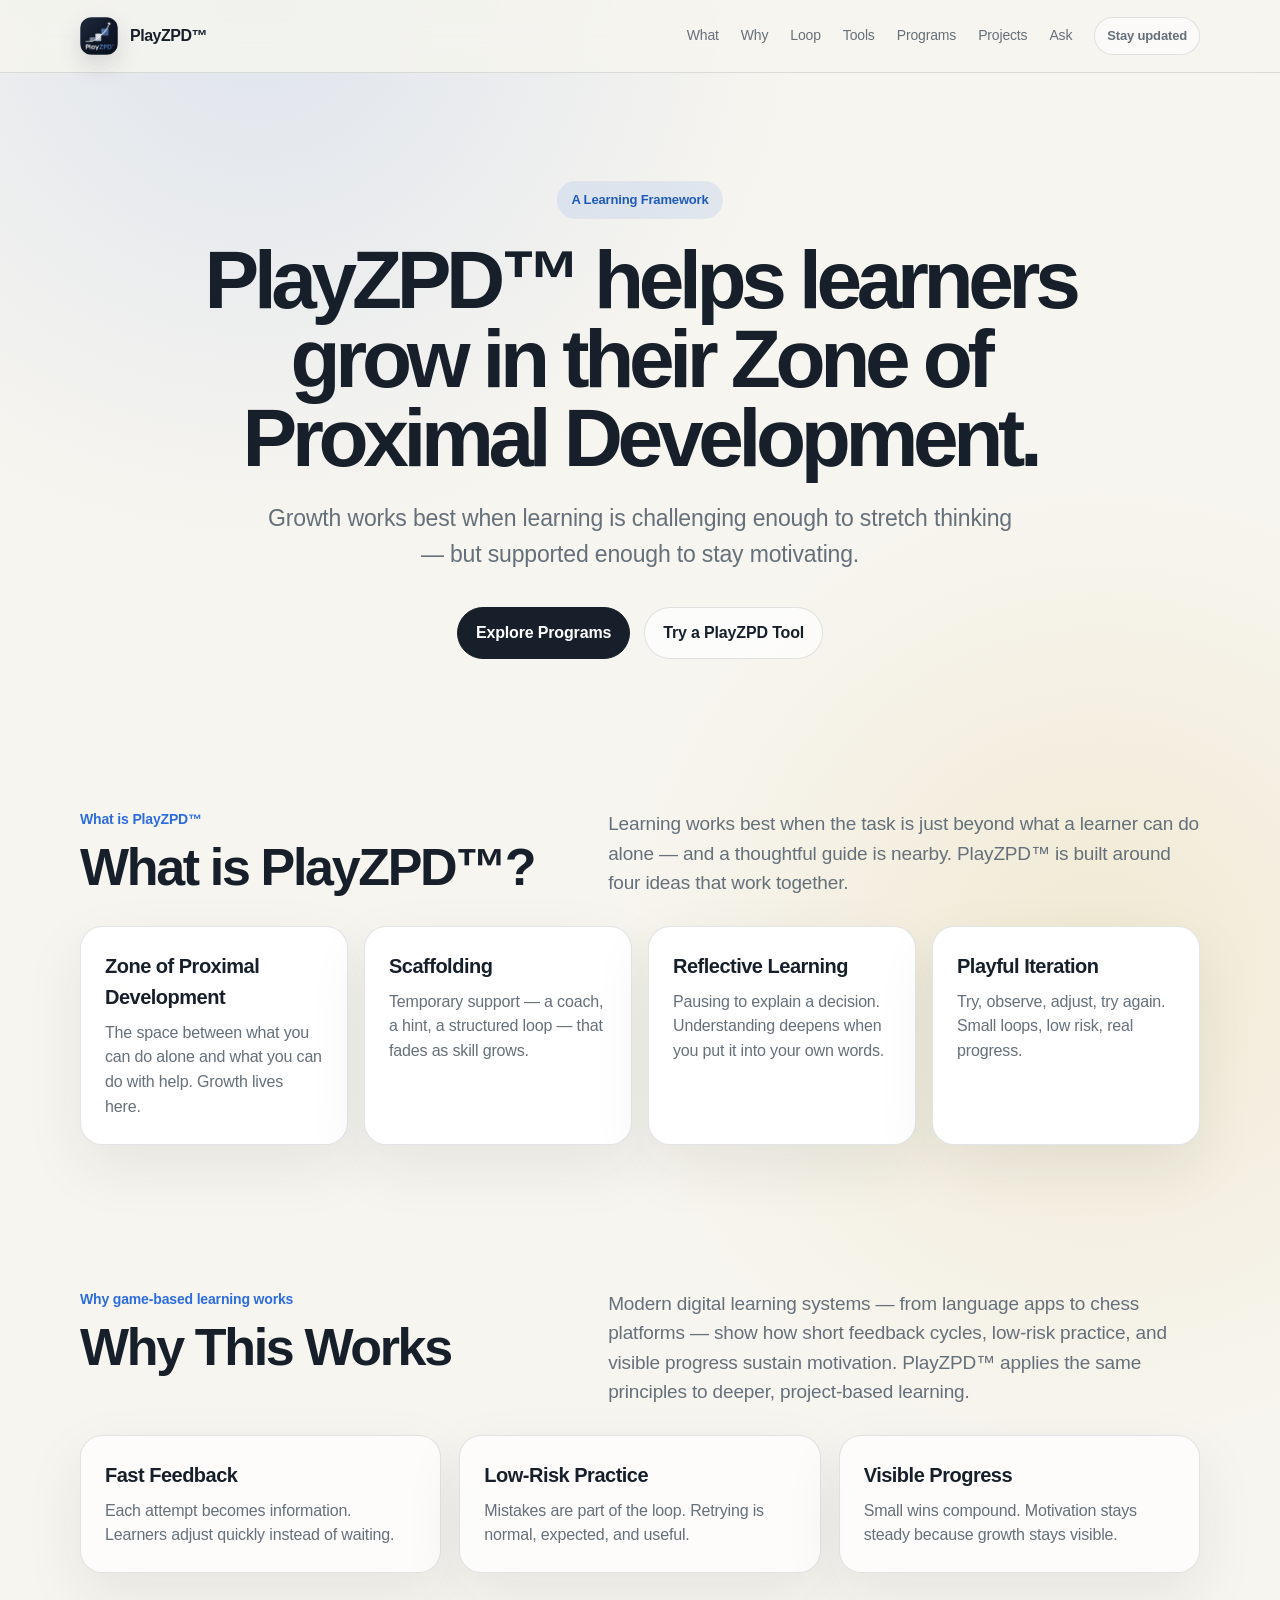
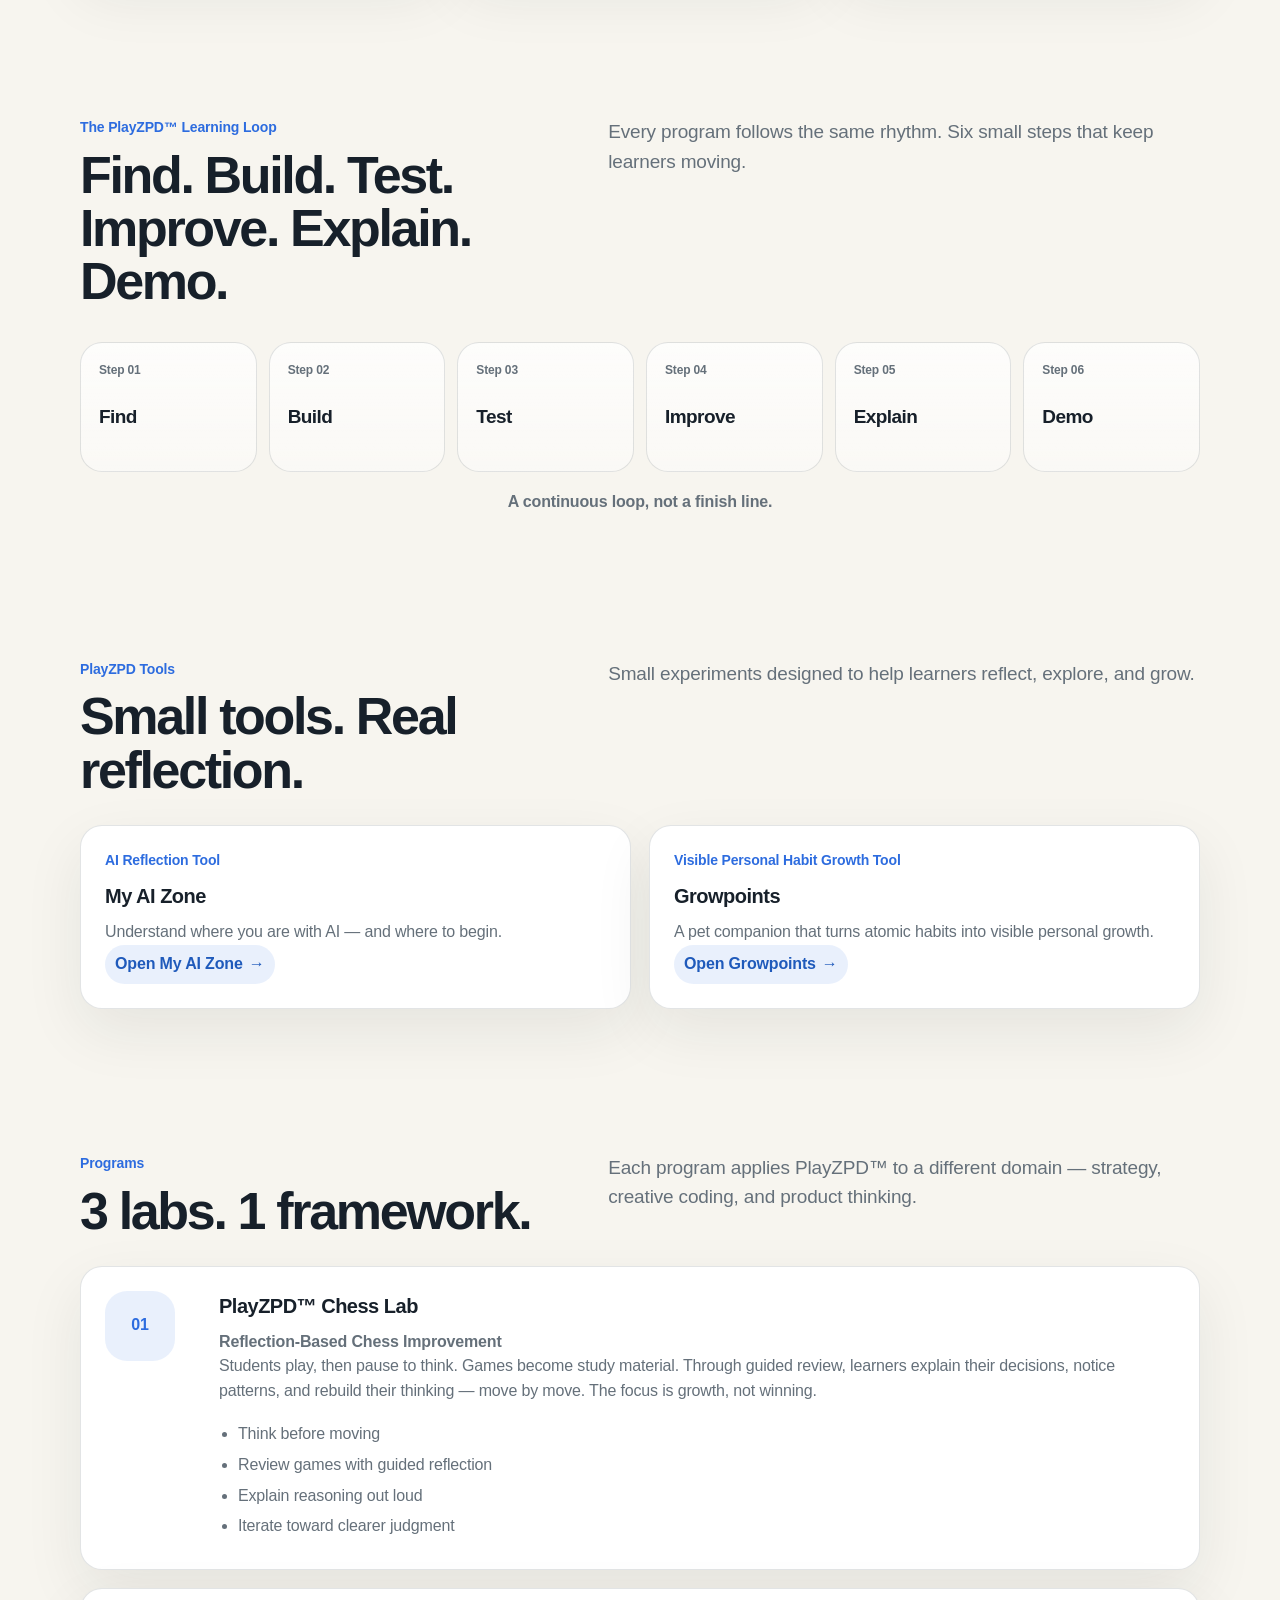
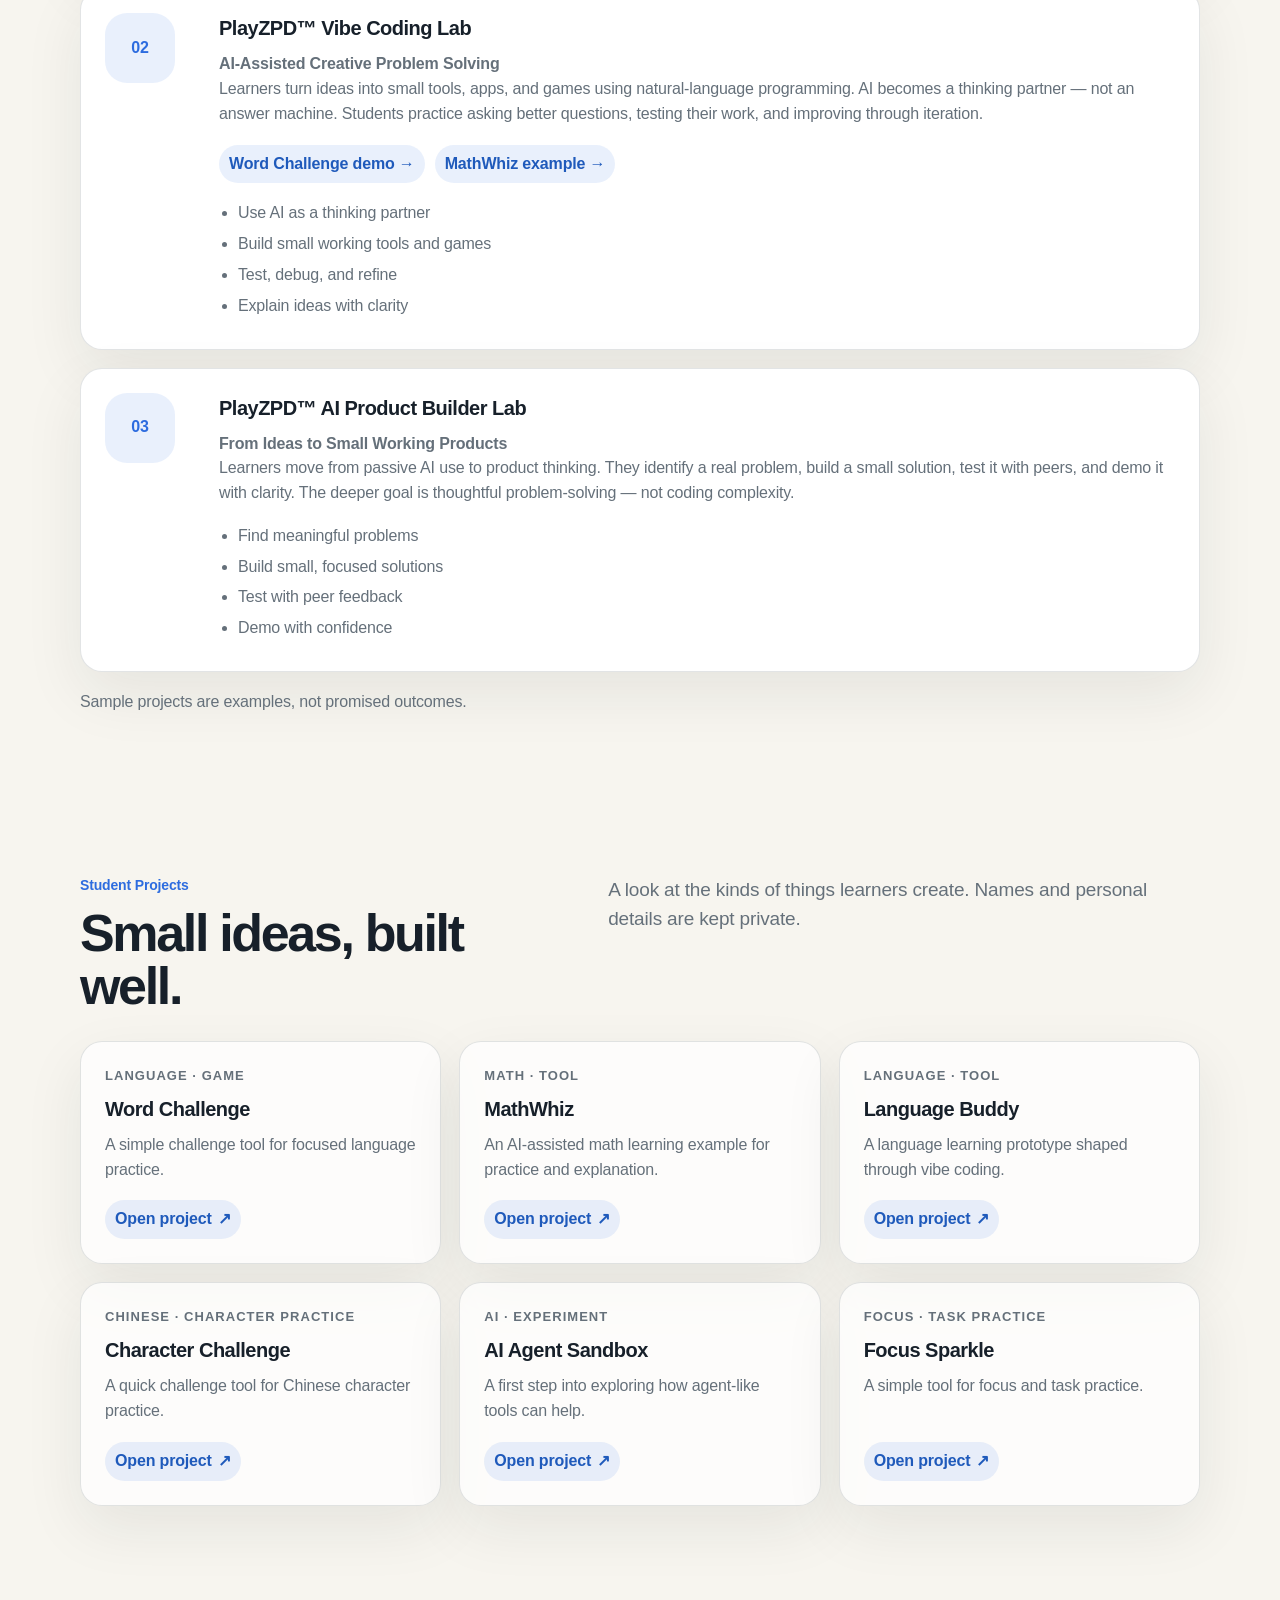
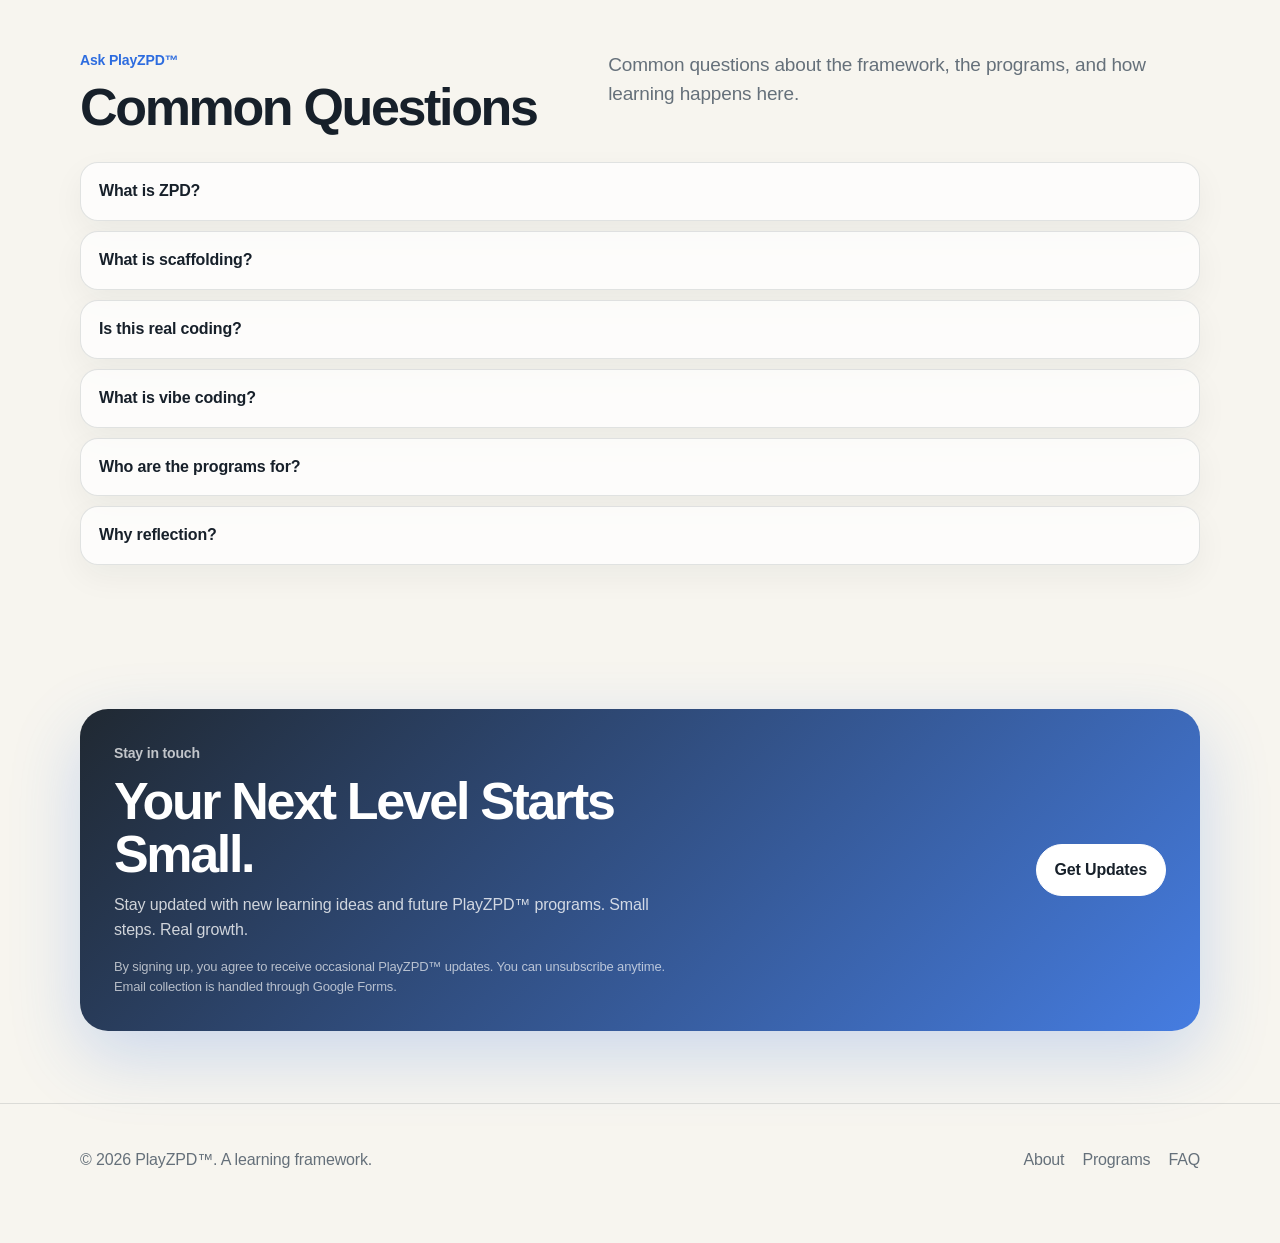
==== commit f12b7955: "3&1 Update index.html" ====
--- a/index.html
+++ b/index.html
@@ -834,7 +834,7 @@
         <div class="section-head">
           <div>
             <div class="kicker">Programs</div>
-            <h2>Three labs. One framework.</h2>
+            <h2>3 labs. 1 framework.</h2>
           </div>
           <p class="lead">Each program applies PlayZPD™ to a different domain — strategy, creative coding, and product thinking.</p>
         </div>
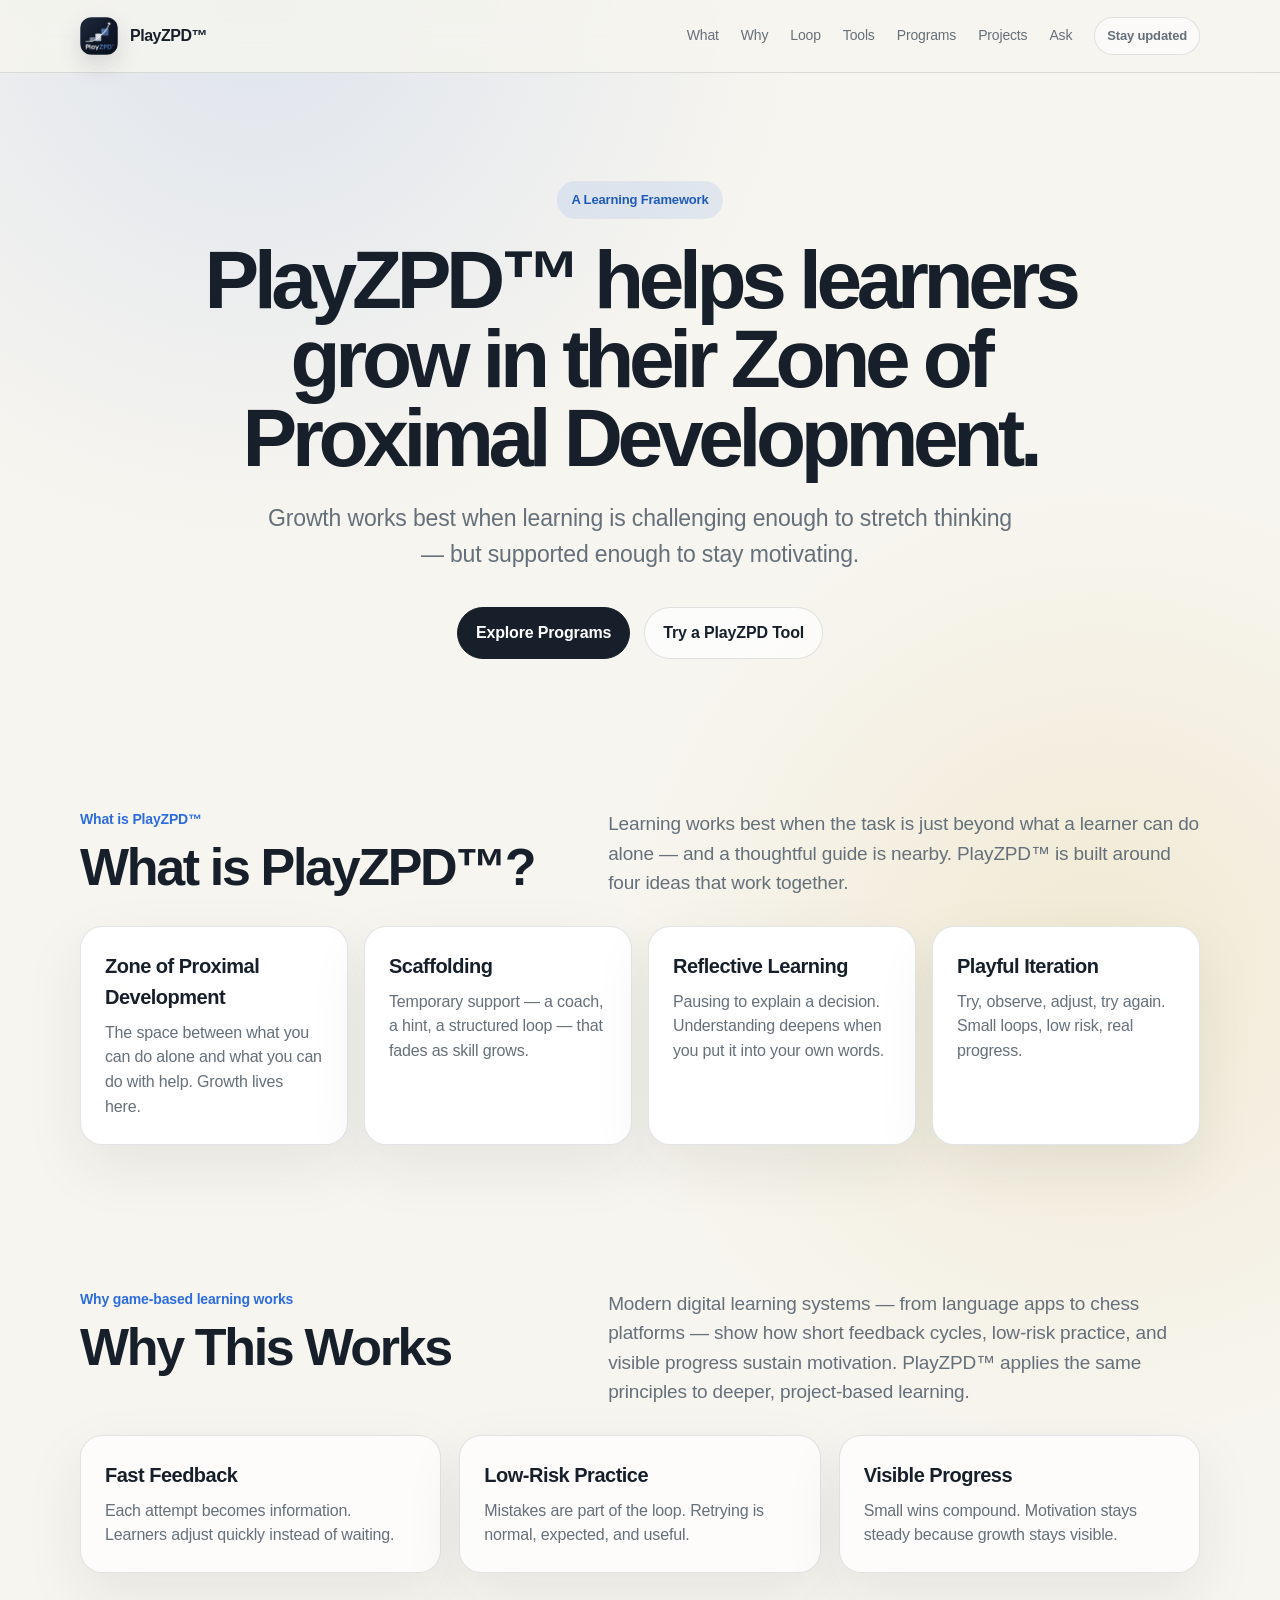
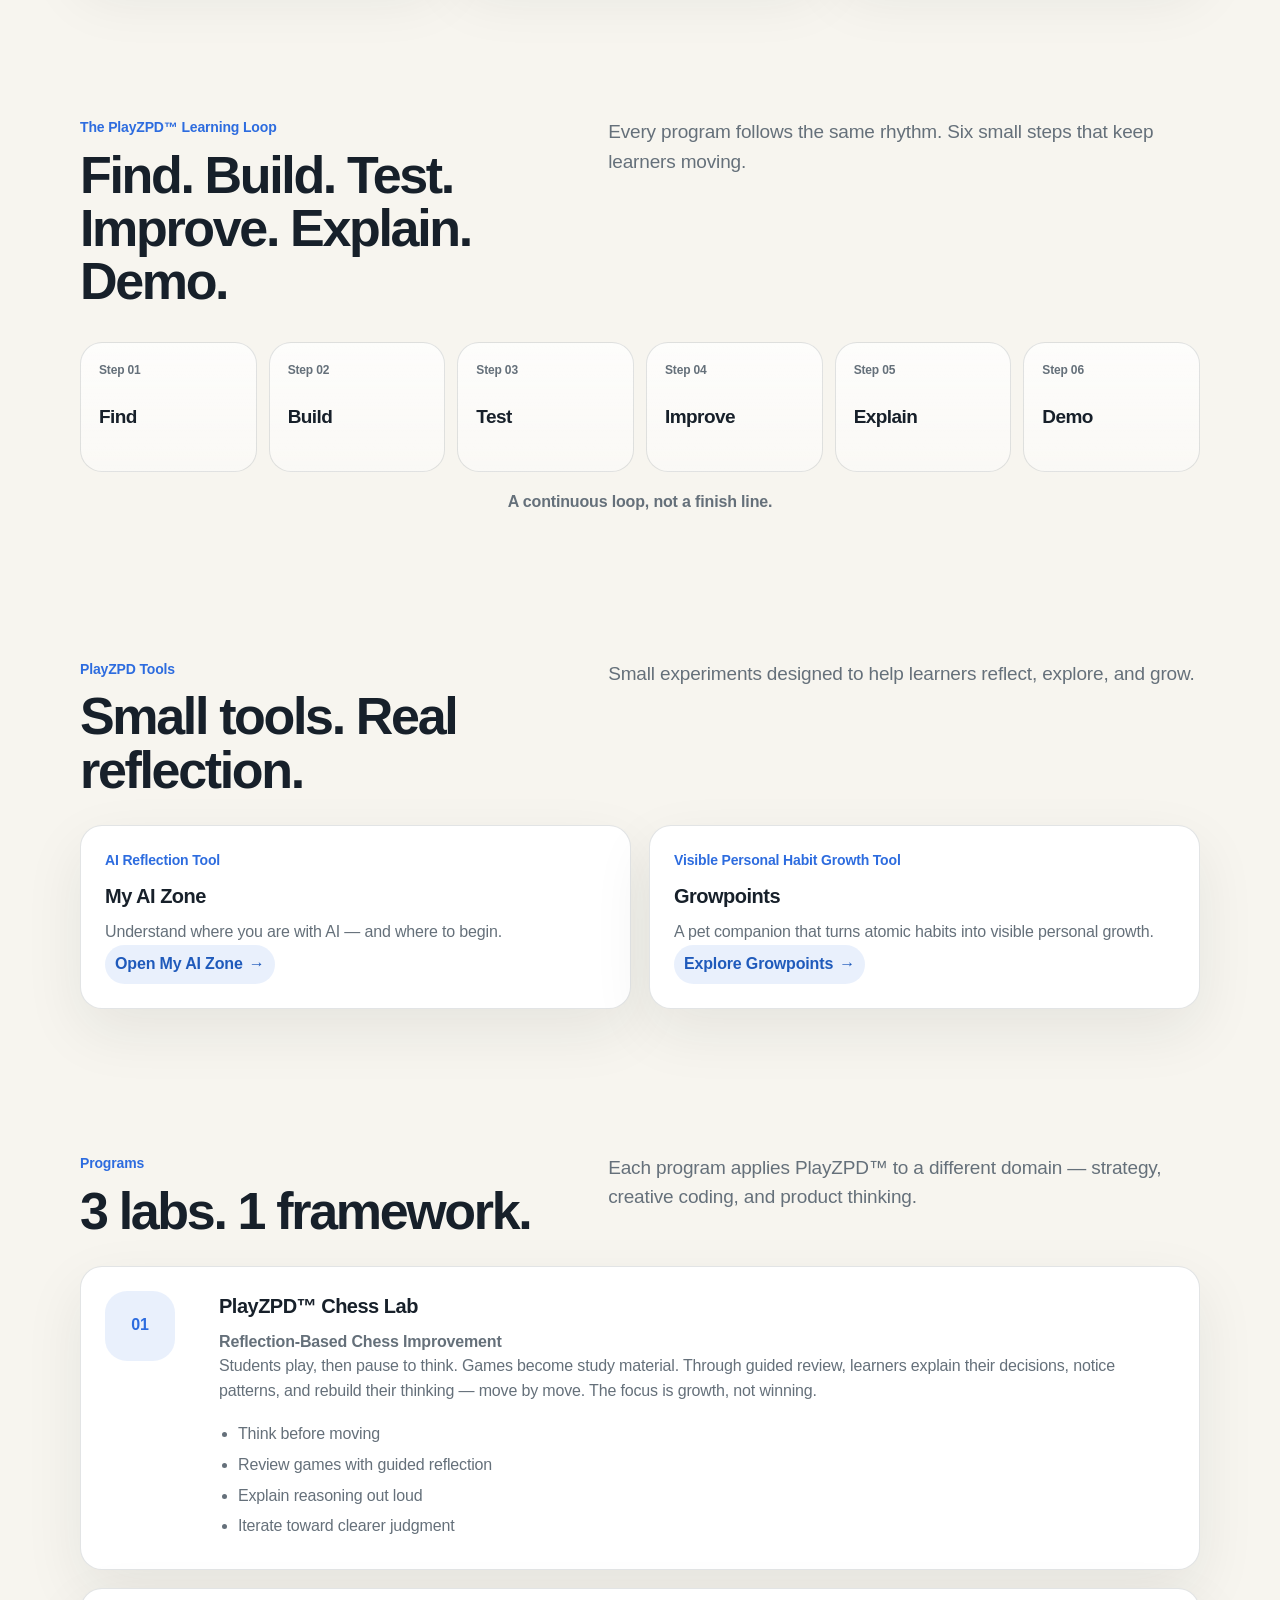
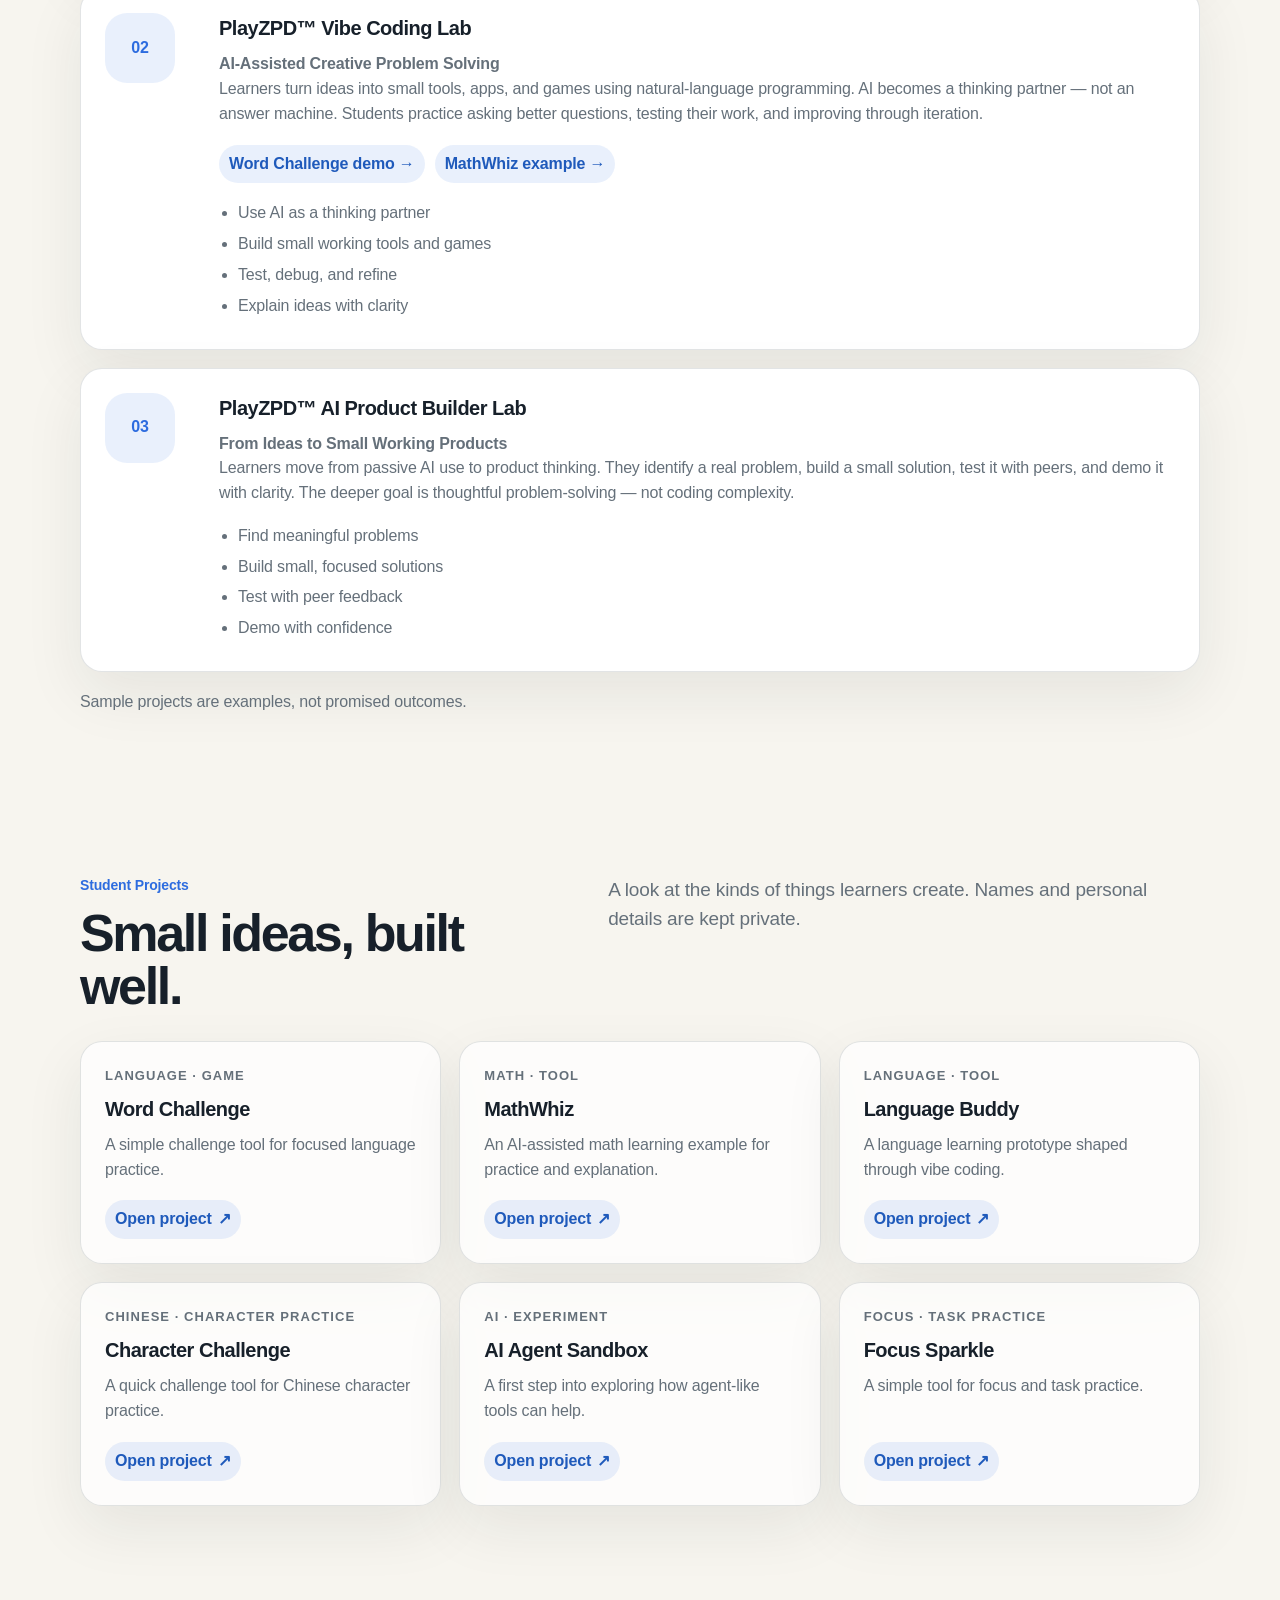
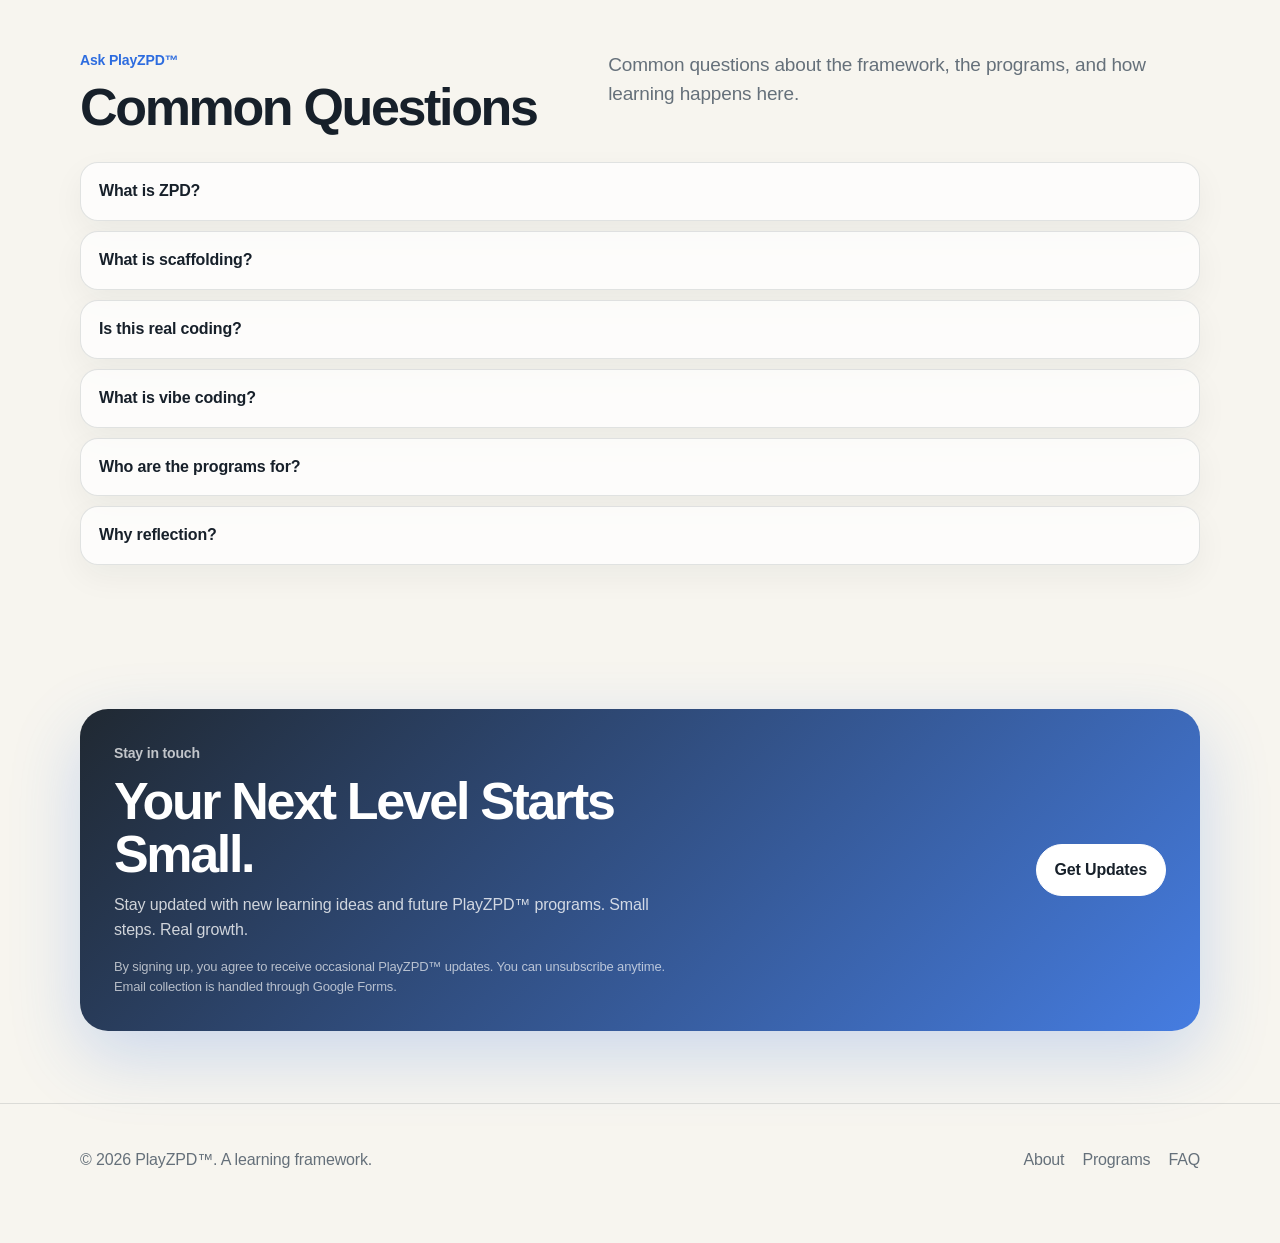
==== commit 95b12cd3: "Publish Growpoints canonical entity home" ====
--- a/index.html
+++ b/index.html
@@ -809,9 +809,7 @@
 
           <a
             class="card card-solid interactive-card"
-            href="https://play.google.com/store/apps/details?id=com.playzpd.growpoints"
-            target="_blank"
-            rel="noopener noreferrer"
+            href="./growpoints/"
           >
             <div class="kicker">Visible Personal Habit Growth Tool</div>
 
@@ -822,7 +820,7 @@
             </p>
 
             <span class="text-link">
-              <span>Open Growpoints</span>
+              <span>Explore Growpoints</span>
               <span class="cta-arrow" aria-hidden="true">→</span>
             </span>
           </a>
